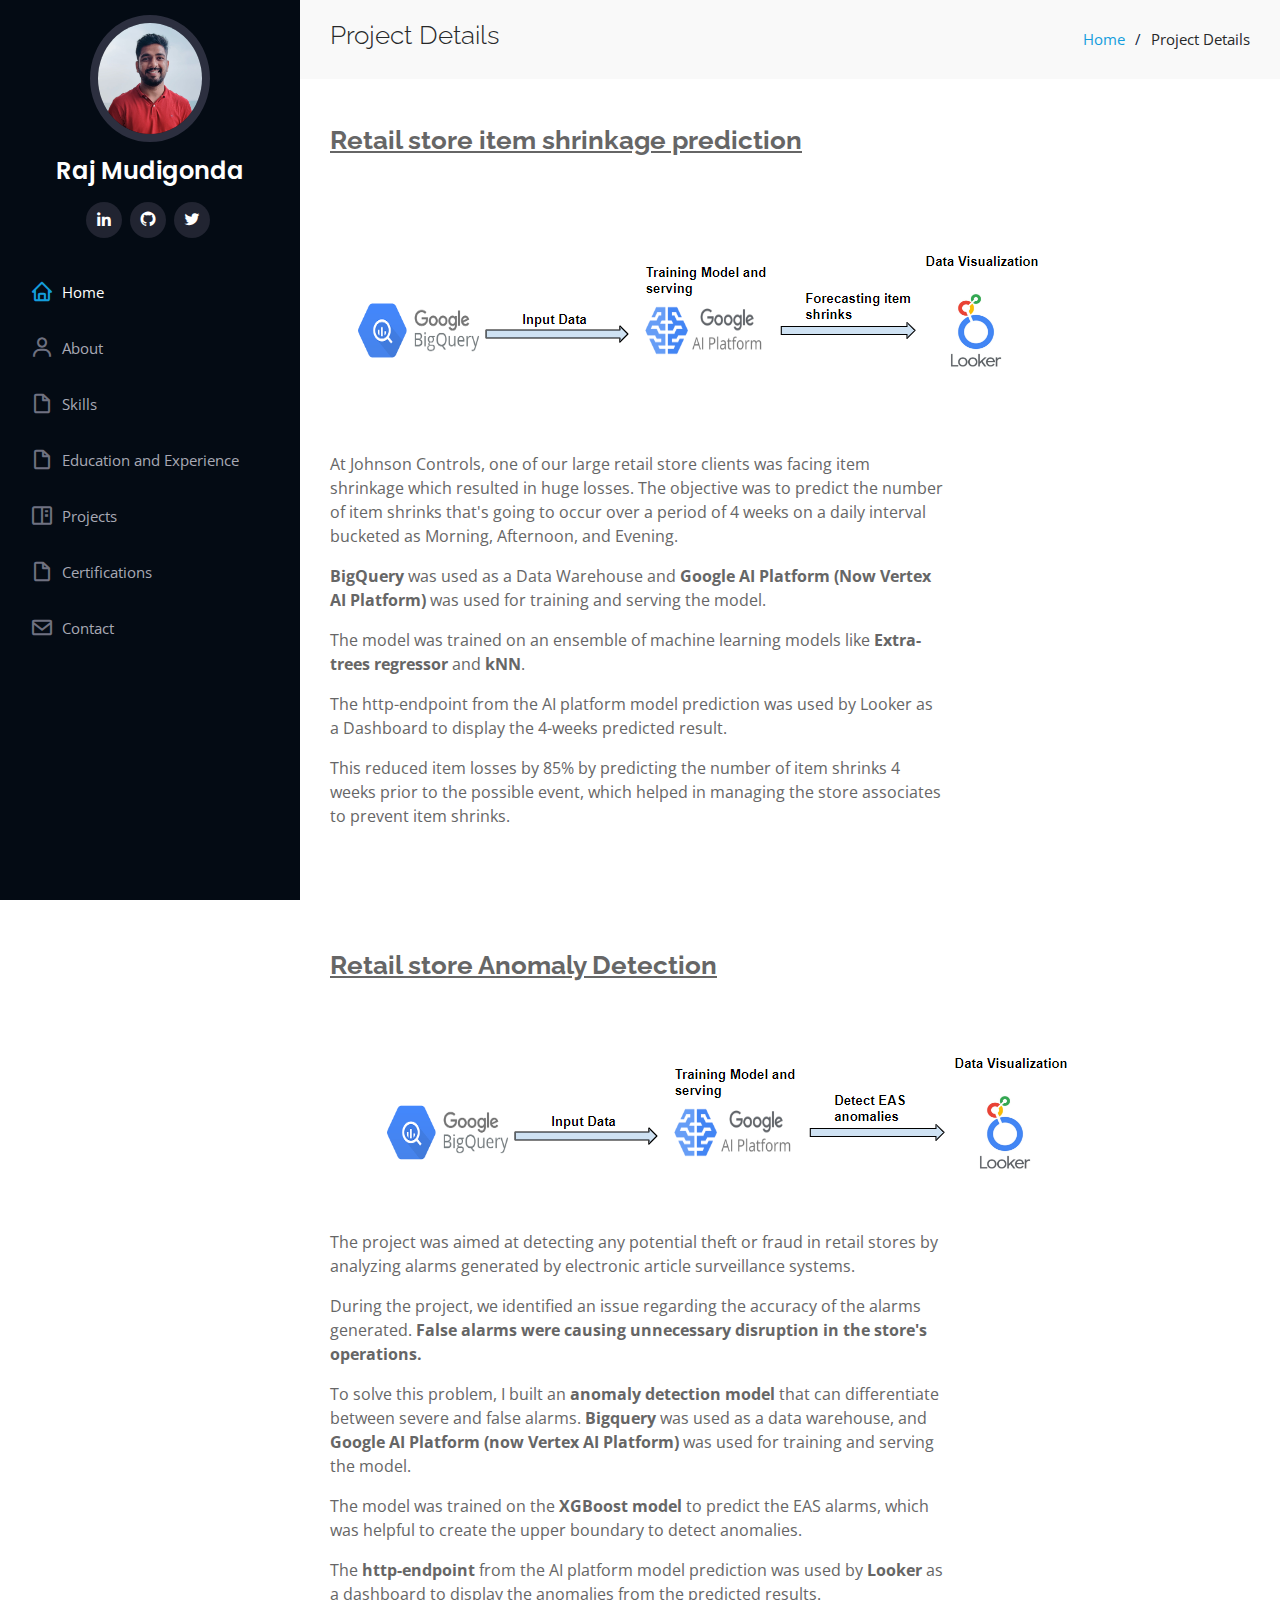
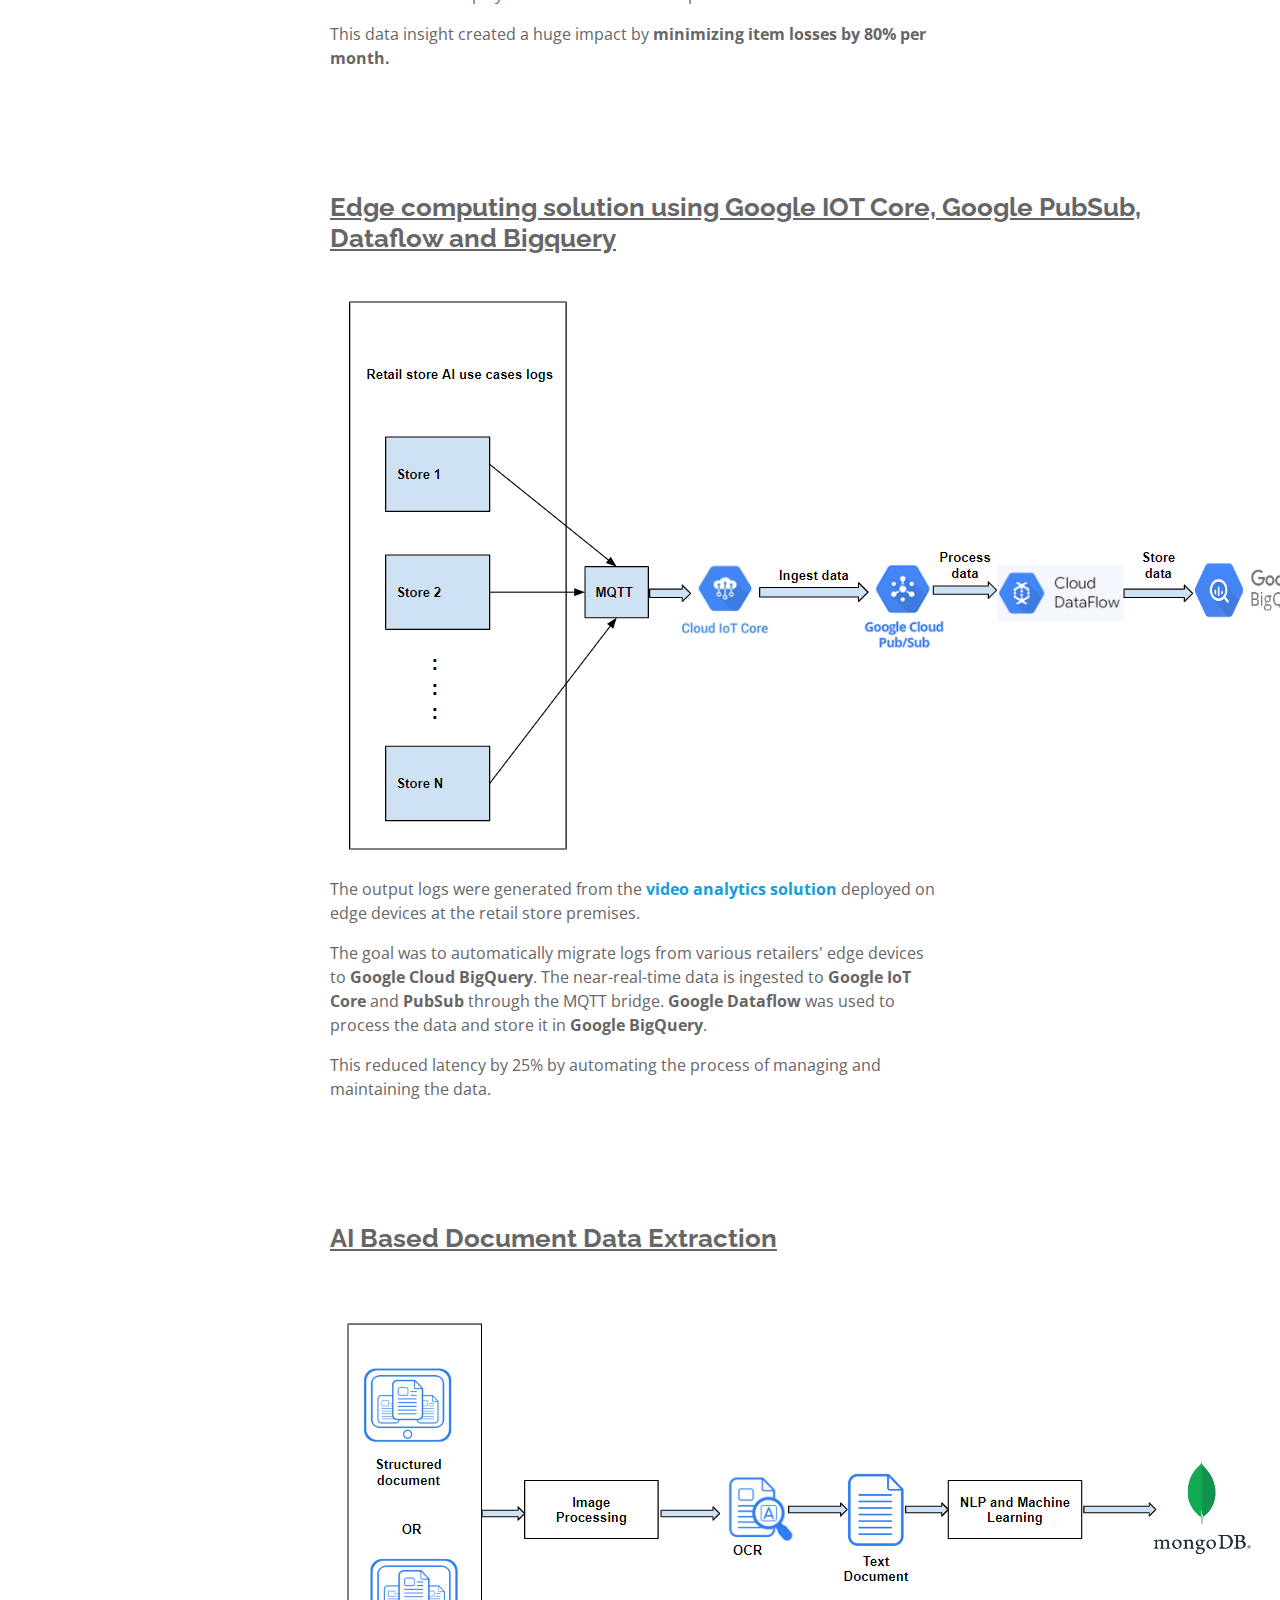
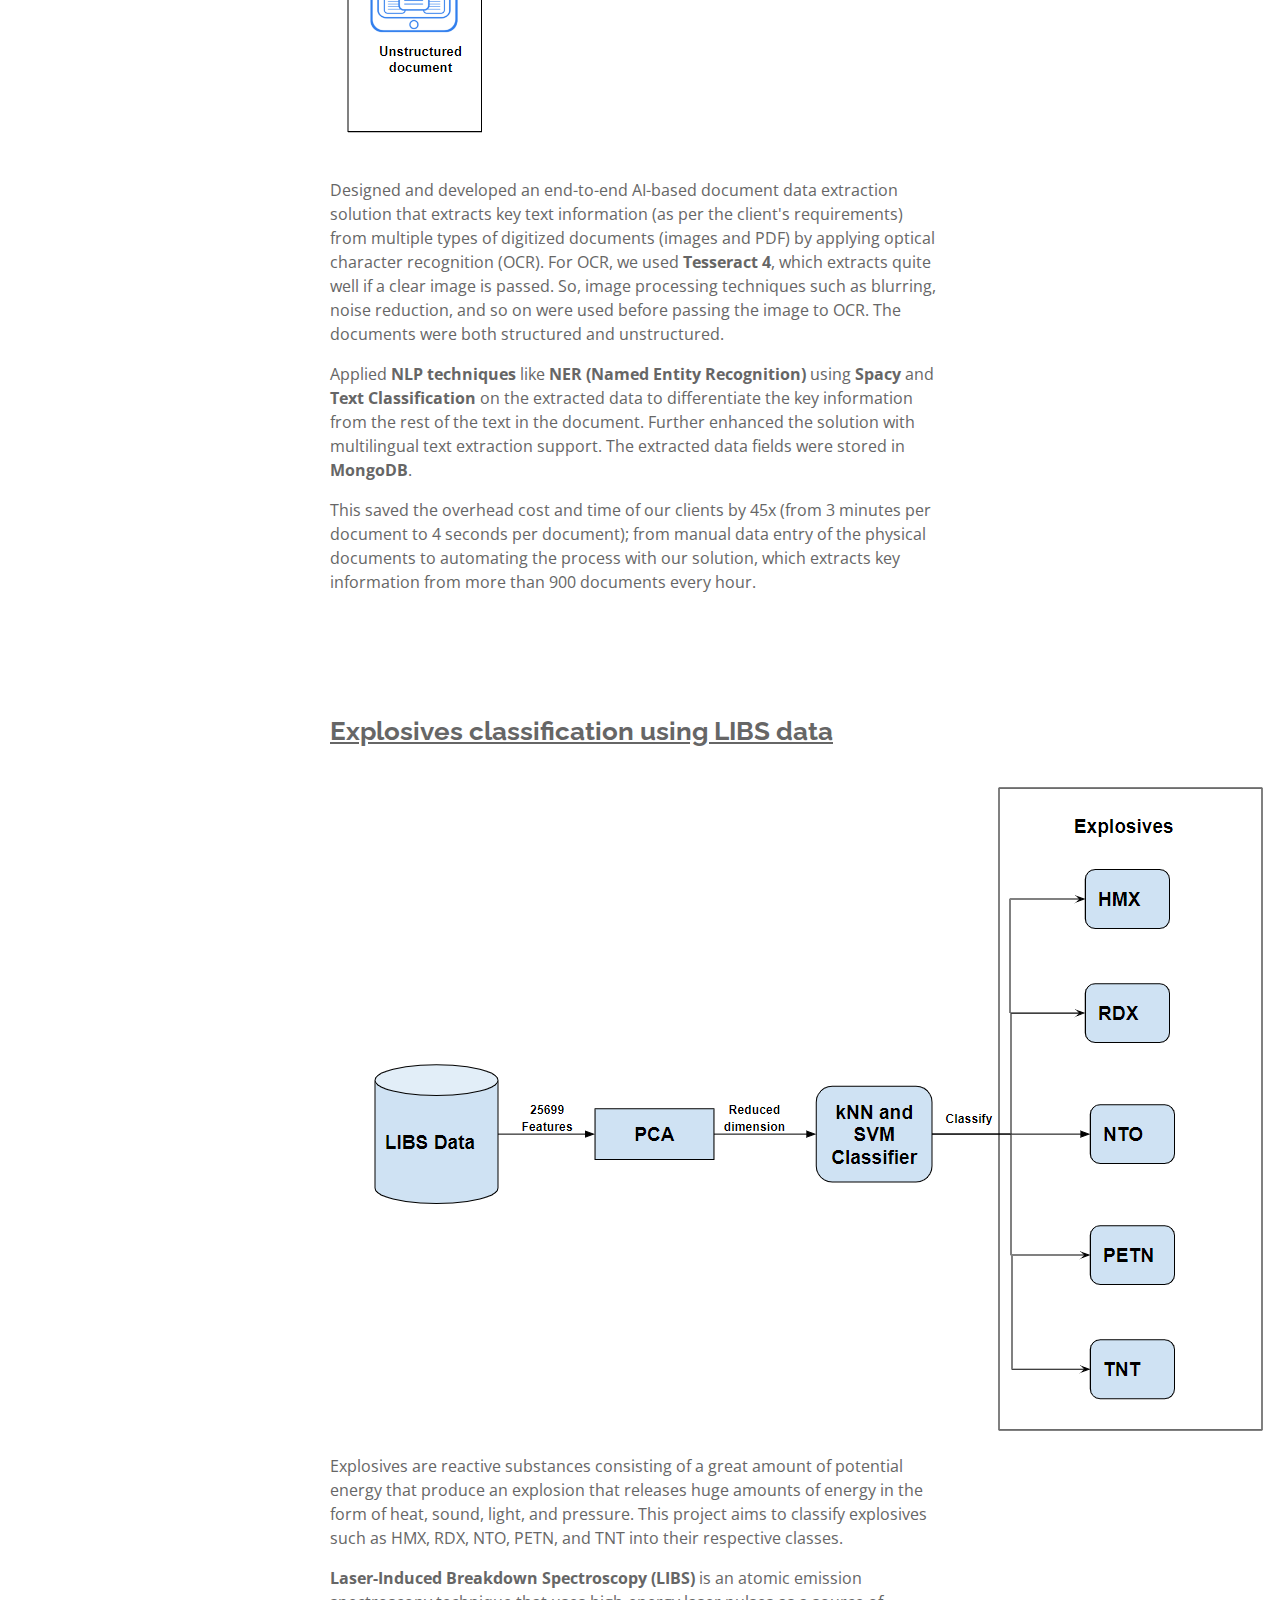
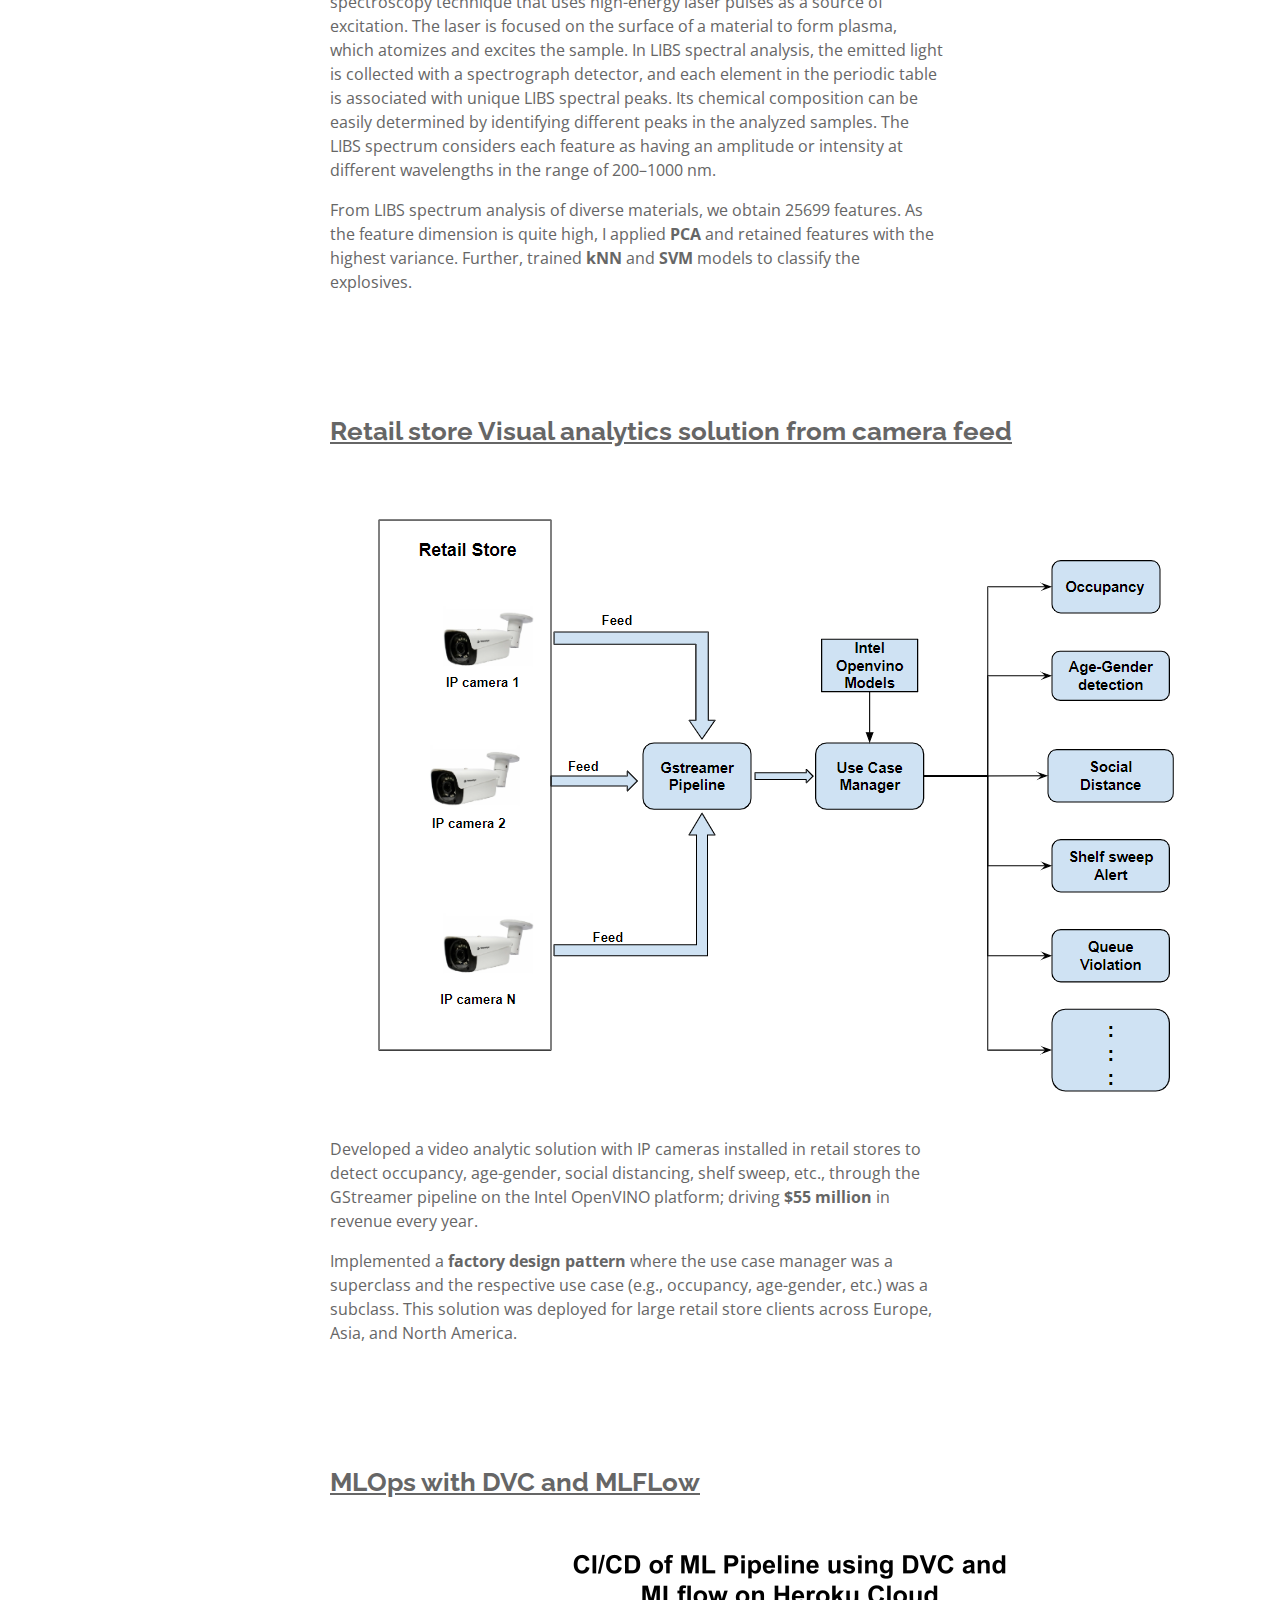
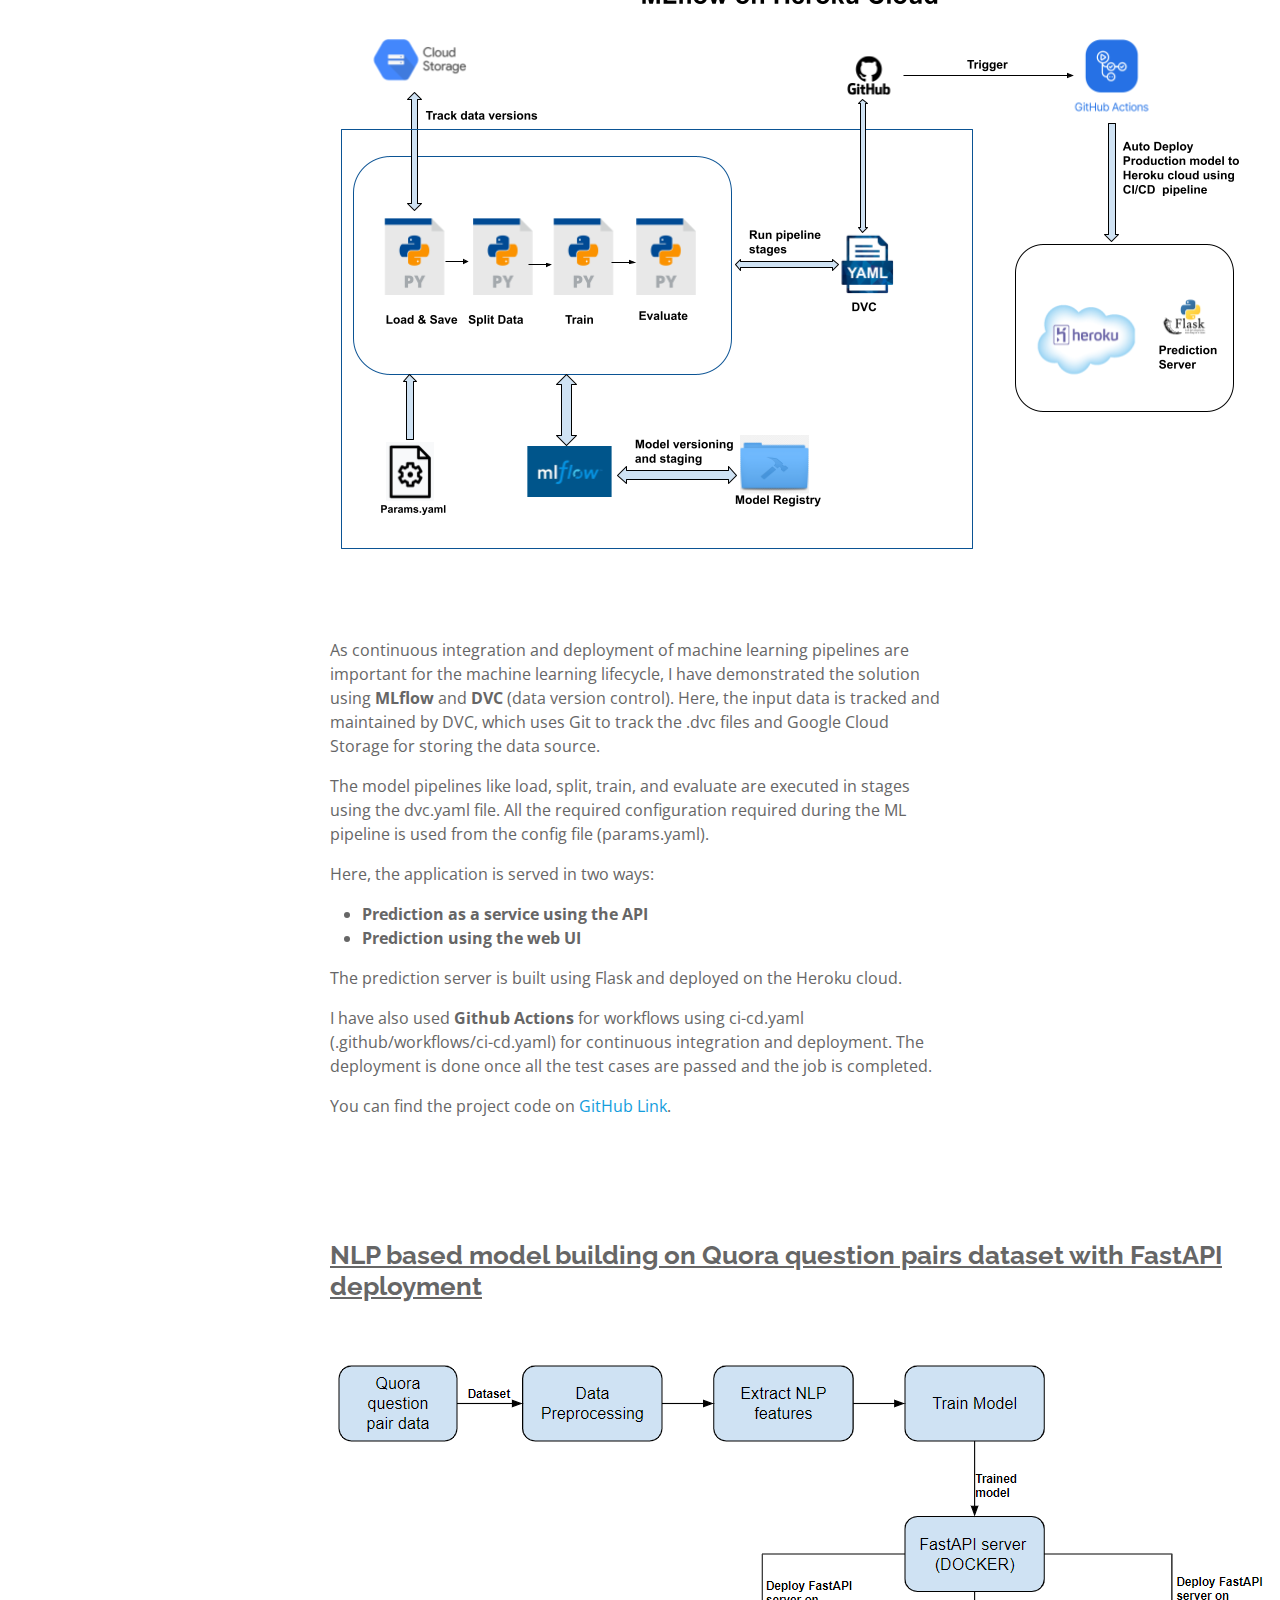
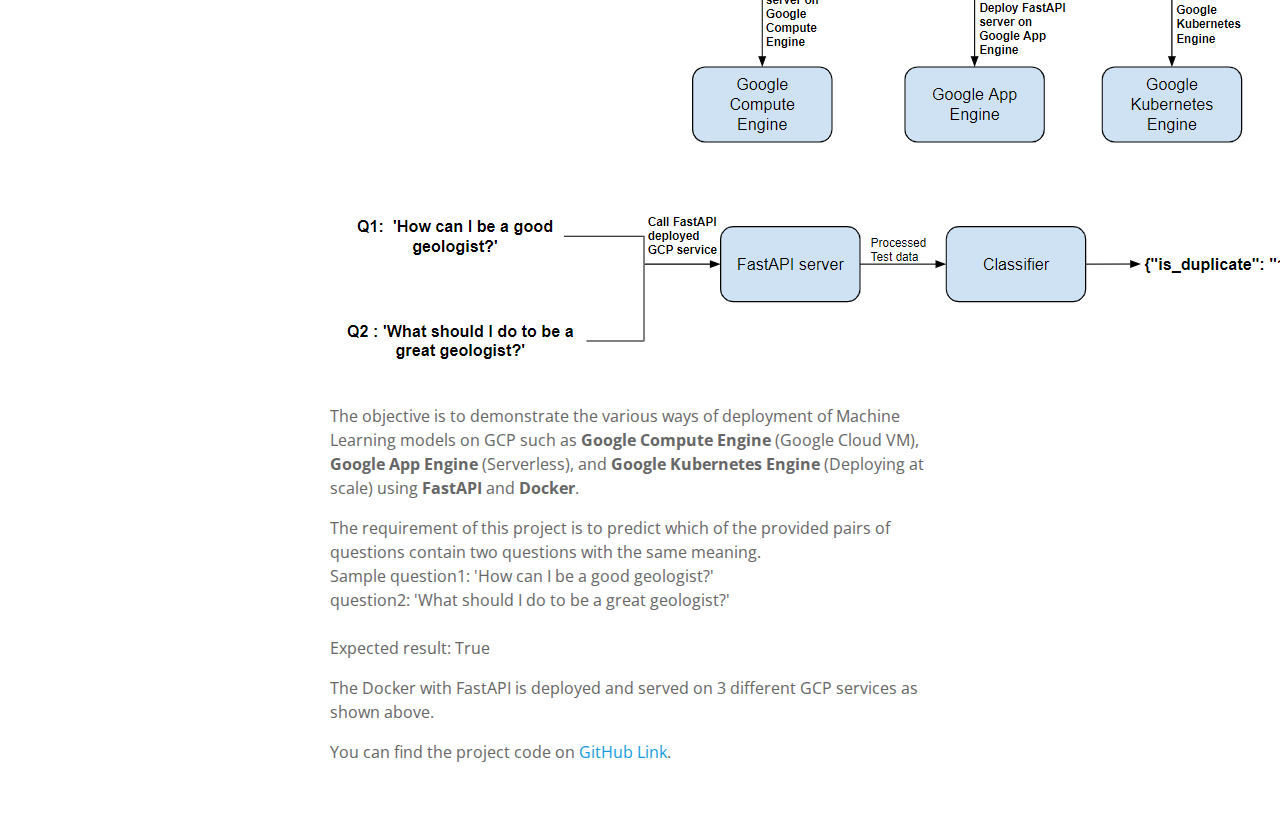
==== project-details.html @ 3359b0aa "Initial commit" ====
<!DOCTYPE html>
<html lang="en">

<head>
  <meta charset="utf-8">
  <meta content="width=device-width, initial-scale=1.0" name="viewport">

  <title>Project Details</title>
  <meta content="" name="description">
  <meta content="" name="keywords">

  <!-- Favicons -->
  <link href="assets/img/favicon.png" rel="icon">
  <link href="assets/img/apple-touch-icon.png" rel="apple-touch-icon">

  <!-- Google Fonts -->
  <link href="https://fonts.googleapis.com/css?family=Open+Sans:300,300i,400,400i,600,600i,700,700i|Raleway:300,300i,400,400i,
              500,500i,600,600i,700,700i|Poppins:300,300i,400,400i,500,500i,600,600i,700,700i" rel="stylesheet">

  <!-- Vendor CSS Files -->
  <link href="assets/vendor/aos/aos.css" rel="stylesheet">
  <link href="assets/vendor/bootstrap/css/bootstrap.min.css" rel="stylesheet">
  <link href="assets/vendor/bootstrap-icons/bootstrap-icons.css" rel="stylesheet">
  <link href="assets/vendor/boxicons/css/boxicons.min.css" rel="stylesheet">
  <link href="assets/vendor/glightbox/css/glightbox.min.css" rel="stylesheet">
  <link href="assets/vendor/swiper/swiper-bundle.min.css" rel="stylesheet">

  <!-- Template Main CSS File -->
  <link href="assets/css/style.css" rel="stylesheet">


</head>

<body>

  <!-- ======= Mobile nav toggle button ======= -->
  <i class="bi bi-list mobile-nav-toggle d-xl-none"></i>

  <!-- ======= Header ======= -->
  <header id="header">
    <div class="d-flex flex-column">

      <div class="profile">
        <img src="assets/img/raj_profile.jpg" alt="" class="img-fluid rounded-circle">
        <h1 class="text-light"><a href="index.html">Raj Mudigonda</a></h1>
        <div class="social-links mt-3 text-center">
          <a href="http://www.linkedin.com/in/rajmudigonda893" class="linkedin"><i class="bx bxl-linkedin"></i></a>
          <a href="https://github.com/rajm893" class="github"><i class="bx bxl-github"></i></a>
          <a href="https://twitter.com/RajMudigonda1" class="twitter"><i class="bx bxl-twitter"></i></a>
        </div>
      </div>

      <nav id="navbar" class="nav-menu navbar">
        <ul>
          <li><a href="index.html#hero" class="nav-link scrollto active"><i class="bx bx-home"></i> <span>Home</span></a></li>
          <li><a href="index.html#about" class="nav-link scrollto"><i class="bx bx-user"></i> <span>About</span></a></li>
          <li><a href="index.html#skills" class="nav-link scrollto"><i class="bx bx-file-blank"></i> <span>Skills</span></a></li>        
          <li><a href="index.html#edu_exp" class="nav-link scrollto"><i class="bx bx-file-blank"></i> <span>Education and Experience</span></a></li>
          <li><a href="index.html#portfolio" class="nav-link scrollto"><i class="bx bx-book-content"></i> <span>Projects</span></a></li>
          <li><a href="index.html#certification" class="nav-link scrollto"><i class="bx bx-file-blank"></i> <span>Certifications</span></a></li>
          <li><a href="index.html#contact" class="nav-link scrollto"><i class="bx bx-envelope"></i> <span>Contact</span></a></li>
        </ul>
      </nav><!-- .nav-menu -->
    </div>
  </header><!-- End Header -->

  <main id="main">

    <!-- ======= Breadcrumbs ======= -->
    <section id="breadcrumbs" class="breadcrumbs">
      <div class="container">

        <div class="d-flex justify-content-between align-items-center">
          <h2>Project Details</h2>
          <ol>
            <li><a href="index.html">Home</a></li>
            <li>Project Details</li>
          </ol>
        </div>

      </div>
    </section><!-- End Breadcrumbs -->

    <!-- ======= Portfolio Details Section ======= -->
    <section id="project-1" class="portfolio-details">
      <div class="container">

        <div class="row gy-4">

          </div>
            <div class="portfolio-description">
              <h2><u>Retail store item shrinkage prediction</u></h2>
              <div class="col-lg-8">
                <img src="assets/img/portfolio/item_shrinks_diag.png" alt="">
                <p>
                  At Johnson Controls, one of our large retail store clients was facing item shrinkage which resulted in 
                  huge losses. The objective was to predict the number of item shrinks that's going to occur over a period 
                  of 4 weeks on a daily interval bucketed as Morning, Afternoon, and Evening.
                </p>
                <p>
                  <strong>BigQuery</strong> was used as a Data Warehouse and <strong>Google AI Platform (Now Vertex AI Platform)</strong> 
                  was used for training and serving the model.
                </p>
                <p>
                  The model was trained on an ensemble of machine learning models like <strong>Extra-trees regressor</strong> and <strong>kNN</strong>.
                </p>
                <p>
                  The http-endpoint from the AI platform model prediction was used by Looker as a Dashboard to display the 4-weeks predicted result.
                </p>
                <p>
                  This reduced item losses by 85% by predicting the number of item shrinks 4 weeks prior to the possible event, which helped in 
                  managing the store associates to prevent item shrinks.
                </p>
               </div>

            </div>
          </div>

        </div>

      </div>
    </section><!-- End Portfolio Details Section -->

    <section id="project-2" class="portfolio-details">
      <div class="container">

        <div class="row gy-4">

          </div>
            <div class="portfolio-description">
              <h2><u>Retail store Anomaly Detection</u></h2>
              <div class="col-lg-8">
                <img src="assets/img/portfolio/anamolies_detect.png" alt="">
                <p>
                  The project was aimed at detecting any potential theft or fraud in retail stores by analyzing alarms generated by electronic 
                  article surveillance systems.
                </p>
                <p>
                  During the project, we identified an issue regarding the accuracy of the alarms generated. <strong>False alarms were causing 
                    unnecessary disruption in the store's operations.</strong>
                </p>
                <p>
                  To solve this problem, I built an <strong>anomaly detection model</strong> that can differentiate between severe and false alarms.
                   <strong>Bigquery</strong> was used as a data warehouse, and <strong>Google AI Platform (now Vertex AI Platform)</strong> was used
                   for training and serving the model.
                </p>
                <p>
                  The model was trained on the <strong>XGBoost model</strong> to predict the EAS alarms, which was helpful to create the upper 
                  boundary to detect anomalies.
                </p>
                <p>
                  The <strong>http-endpoint</strong> from the AI platform model prediction was used by <strong>Looker</strong> as a dashboard 
                  to display the anomalies from the predicted results.
                </p>
                <p>
                  This data insight created a huge impact by <strong>minimizing item losses by 80% per month.</strong>
                </p>
               </div>

            </div>
          </div>

        </div>

      </div>
    </section><!-- End Portfolio Details Section -->

    <section id="project-3" class="portfolio-details">
      <div class="container">

        <div class="row gy-4">


          </div>
            <div class="portfolio-description">
              <h2><u>Edge computing solution using Google IOT Core, Google PubSub, Dataflow and Bigquery</u></h2>
              <div class="col-lg-8">
                <img src="assets/img/portfolio/Edge_computing_Solution.png" alt="">
                <p>
                  The output logs were generated from the <a href="#portfolio-6" title="video_ai"><strong>video analytics solution</strong></a> 
                  deployed on edge devices at the retail store premises.
                </p>
                <p>
                  The goal was to automatically migrate logs from various retailers' edge devices to <strong>Google Cloud BigQuery</strong>. 
                  The near-real-time data is ingested to <strong>Google IoT Core</strong> and <strong>PubSub</strong> through the MQTT bridge. 
                  <strong>Google Dataflow</strong> was used to process the data and store it in <strong>Google BigQuery</strong>.
                </p>
                <p>
                  This reduced latency by 25% by automating the process of managing and maintaining the data.
                </p>
               </div>

            </div>
          </div>

        </div>

      </div>
    </section><!-- End Portfolio Details Section -->


    <section id="project-4" class="portfolio-details">
      <div class="container">

        <div class="row gy-4">


          </div>
            <div class="portfolio-description">
              <h2><u>AI Based Document Data Extraction</u></h2>
              <div class="col-lg-8">
                <img src="assets/img/portfolio/ocr_solution.png" alt="">
                <p>
                  Designed and developed an end-to-end AI-based document data extraction solution that extracts key text information (as per the 
                  client's requirements) from multiple types of digitized documents (images and PDF) by applying optical character recognition (OCR).
                   For OCR, we used <strong>Tesseract 4</strong>, which extracts quite well if a clear image is passed. So, image processing 
                   techniques such as blurring, noise reduction, and so on were used before passing the image to OCR. The documents were both 
                   structured and unstructured.
                </p>
                <p>
                  Applied <strong>NLP techniques</strong> like <strong>NER (Named Entity Recognition)</strong> using <strong>Spacy</strong> and 
                  <strong>Text Classification</strong> on the extracted data to differentiate the key information from the rest of the text in
                  the document. Further enhanced the solution with multilingual text extraction support. The extracted data fields were stored in 
                  <strong>MongoDB</strong>.
                </p>
                <p>
                  This saved the overhead cost and time of our clients by 45x (from 3 minutes per document to 4 seconds per document); from manual 
                  data entry of the physical documents to automating the process with our solution, which extracts key information from more than 
                  900 documents every hour.
                </p>
               </div>

            </div>
          </div>

        </div>

      </div>
    </section><!-- End Portfolio Details Section -->


    <section id="project-5" class="portfolio-details">
      <div class="container">

        <div class="row gy-4">


          </div>
            <div class="portfolio-description">
              <h2><u>Explosives classification using LIBS data</u></h2>
              <div class="col-lg-8">
                <img src="assets/img/portfolio/explosives.png" alt="">
                <p>
                  Explosives are reactive substances consisting of a great amount of potential energy that produce an explosion that releases 
                  huge amounts of energy in the form of heat, sound, light, and pressure. This project aims to classify explosives such as HMX,
                  RDX, NTO, PETN, and TNT into their respective classes.
                </p>
                <p>
                  <strong>Laser-Induced Breakdown Spectroscopy (LIBS)</strong> is an atomic emission spectroscopy technique that uses high-energy 
                  laser pulses as a source of excitation. The laser is focused on the surface of a material to form plasma, which atomizes and 
                  excites the sample. In LIBS spectral analysis, the emitted light is collected with a spectrograph detector, and each element 
                  in the periodic table is associated with unique LIBS spectral peaks. Its chemical composition can be easily determined by 
                  identifying different peaks in the analyzed samples. The LIBS spectrum considers each feature as having an amplitude or 
                  intensity at different wavelengths in the range of 200–1000 nm.
                </p>
                <p>
                  From LIBS spectrum analysis of diverse materials, we obtain 25699 features. As the feature dimension is quite high, I applied
                   <strong>PCA</strong> and retained features with the highest variance. Further, trained <strong>kNN</strong> and <strong>SVM</strong> 
                   models to classify the explosives.
                </p>
               </div>

            </div>
          </div>

        </div>

      </div>
    </section><!-- End Portfolio Details Section -->


    <section id="project-6" class="portfolio-details">
      <div class="container">

        <div class="row gy-4">


          </div>
            <div class="portfolio-description">
              <h2><u>Retail store Visual analytics solution from camera feed</u></h2>
              <div class="col-lg-8">
                <img src="assets/img/portfolio/ai_camera_usecase.png" alt="">
                <p>
                  Developed a video analytic solution with IP cameras installed in retail stores to detect occupancy, age-gender, social distancing, 
                  shelf sweep, etc., through the GStreamer pipeline on the Intel OpenVINO platform; driving <strong>$55 million</strong> in revenue every year.
                </p>
                <p>
                  Implemented a <strong>factory design pattern</strong> where the use case manager was a superclass and the respective use case 
                  (e.g., occupancy, age-gender, etc.) was a subclass. This solution was deployed for large retail store clients across Europe, 
                  Asia, and North America.
                </p>
               </div>

            </div>
          </div>

        </div>

      </div>
    </section><!-- End Portfolio Details Section -->


    <section id="project-7" class="portfolio-details">
      <div class="container">

        <div class="row gy-4">


          </div>
            <div class="portfolio-description">
              <h2><u>MLOps with DVC and MLFLow</u></h2>
              <div class="col-lg-8">
                <img src="assets/img/portfolio/ML_pipeline.png" alt="">
                <p>
                  As continuous integration and deployment of machine learning pipelines are important for the machine learning lifecycle, 
                  I have demonstrated the solution using <strong>MLflow</strong> and <strong>DVC</strong> (data version control). Here, the 
                  input data is tracked and maintained by DVC, which uses Git to track the .dvc files and Google Cloud Storage for storing 
                  the data source.
                </p>
                <p>
                  The model pipelines like load, split, train, and evaluate are executed in stages using the dvc.yaml file. All the required 
                  configuration required during the ML pipeline is used from the config file (params.yaml).
                </p>
                <p>
                  Here, the application is served in two ways:
                </p>
                <ul>
                  <li><strong>Prediction as a service using the API</strong></li>
                  <li><strong>Prediction using the web UI</strong></li>
                </ul>
                <p>
                  The prediction server is built using Flask and deployed on the Heroku cloud.
                </p>
                <p>
                  I have also used <strong>Github Actions</strong> for workflows using ci-cd.yaml (.github/workflows/ci-cd.yaml) for 
                  continuous integration and deployment. The deployment is done once all the test cases are passed and the job is completed.
                </p>
                <p>
                  You can find the project code on <a href="https://github.com/rajm893/ML_model_deployment_using_DVC_and_MLFlow">GitHub Link</a>.
                </p>
               </div>

            </div>
          </div>

        </div>

      </div>
    </section><!-- End Portfolio Details Section -->


    <section id="project-8" class="portfolio-details">
      <div class="container">

        <div class="row gy-4">


          </div>
            <div class="portfolio-description">
              <h2><u>NLP based model building on Quora question pairs dataset with FastAPI deployment</u></h2>
              <div class="col-lg-8">
                <img src="assets/img/portfolio/Quora_diag.png" alt="">
                <p>
                  The objective is to demonstrate the various ways of deployment of Machine Learning models on GCP such as <strong> 
                    Google Compute Engine</strong> (Google Cloud VM), <strong>Google App Engine</strong> (Serverless), and <strong> 
                      Google Kubernetes Engine</strong> (Deploying at scale) using <strong>FastAPI</strong> and <strong>Docker</strong>.
                </p>
                <p>
                  The requirement of this project is to predict which of the provided pairs of questions contain two questions with the same meaning.
                  <br>
                  Sample question1: 'How can I be a good geologist?'
                  <br>
                  question2: 'What should I do to be a great geologist?'
                  <br>
                  <br>
                  Expected result: True
                </p>
                <p>
                  The Docker with FastAPI is deployed and served on 3 different GCP services as shown above.
                </p>
                <p>
                  You can find the project code on <a href="https://github.com/rajm893/NLP-based-ML-model-on-Quora-question-pairs-dataset">GitHub Link</a>.
                </p>
               </div>

            </div>
          </div>

        </div>

      </div>
    </section><!-- End Portfolio Details Section -->




    
  </main><!-- End #main -->

  <a href="#" class="back-to-top d-flex align-items-center justify-content-center"><i class="bi bi-arrow-up-short"></i></a>
  <!-- Vendor JS Files -->
  <script src="assets/vendor/purecounter/purecounter_vanilla.js"></script>
  <script src="assets/vendor/aos/aos.js"></script>
  <script src="assets/vendor/bootstrap/js/bootstrap.bundle.min.js"></script>
  <script src="assets/vendor/glightbox/js/glightbox.min.js"></script>
  <script src="assets/vendor/isotope-layout/isotope.pkgd.min.js"></script>
  <script src="assets/vendor/swiper/swiper-bundle.min.js"></script>
  <script src="assets/vendor/typed.js/typed.umd.js"></script>
  <script src="assets/vendor/waypoints/noframework.waypoints.js"></script>
  <script src="assets/vendor/php-email-form/validate.js"></script>

  <!-- Template Main JS File -->
  <script src="assets/js/main.js"></script>

</body>

</html>
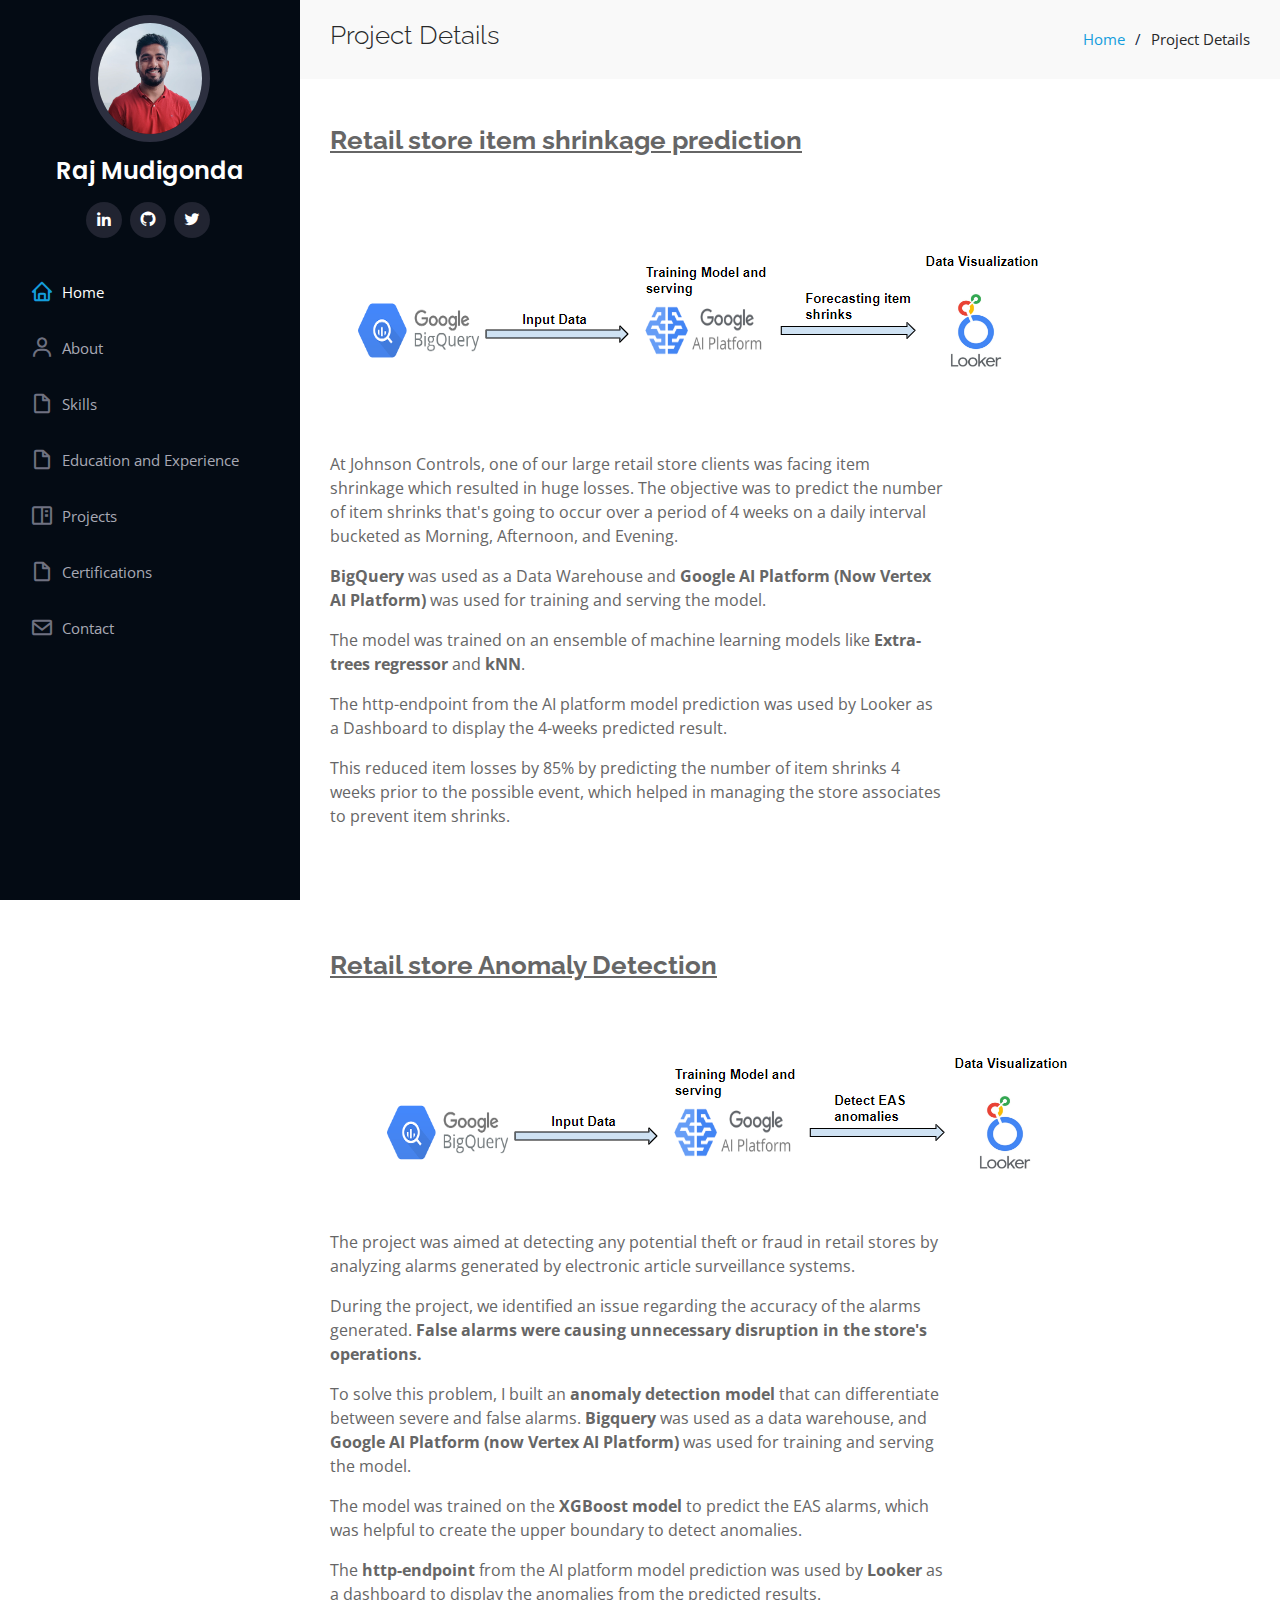
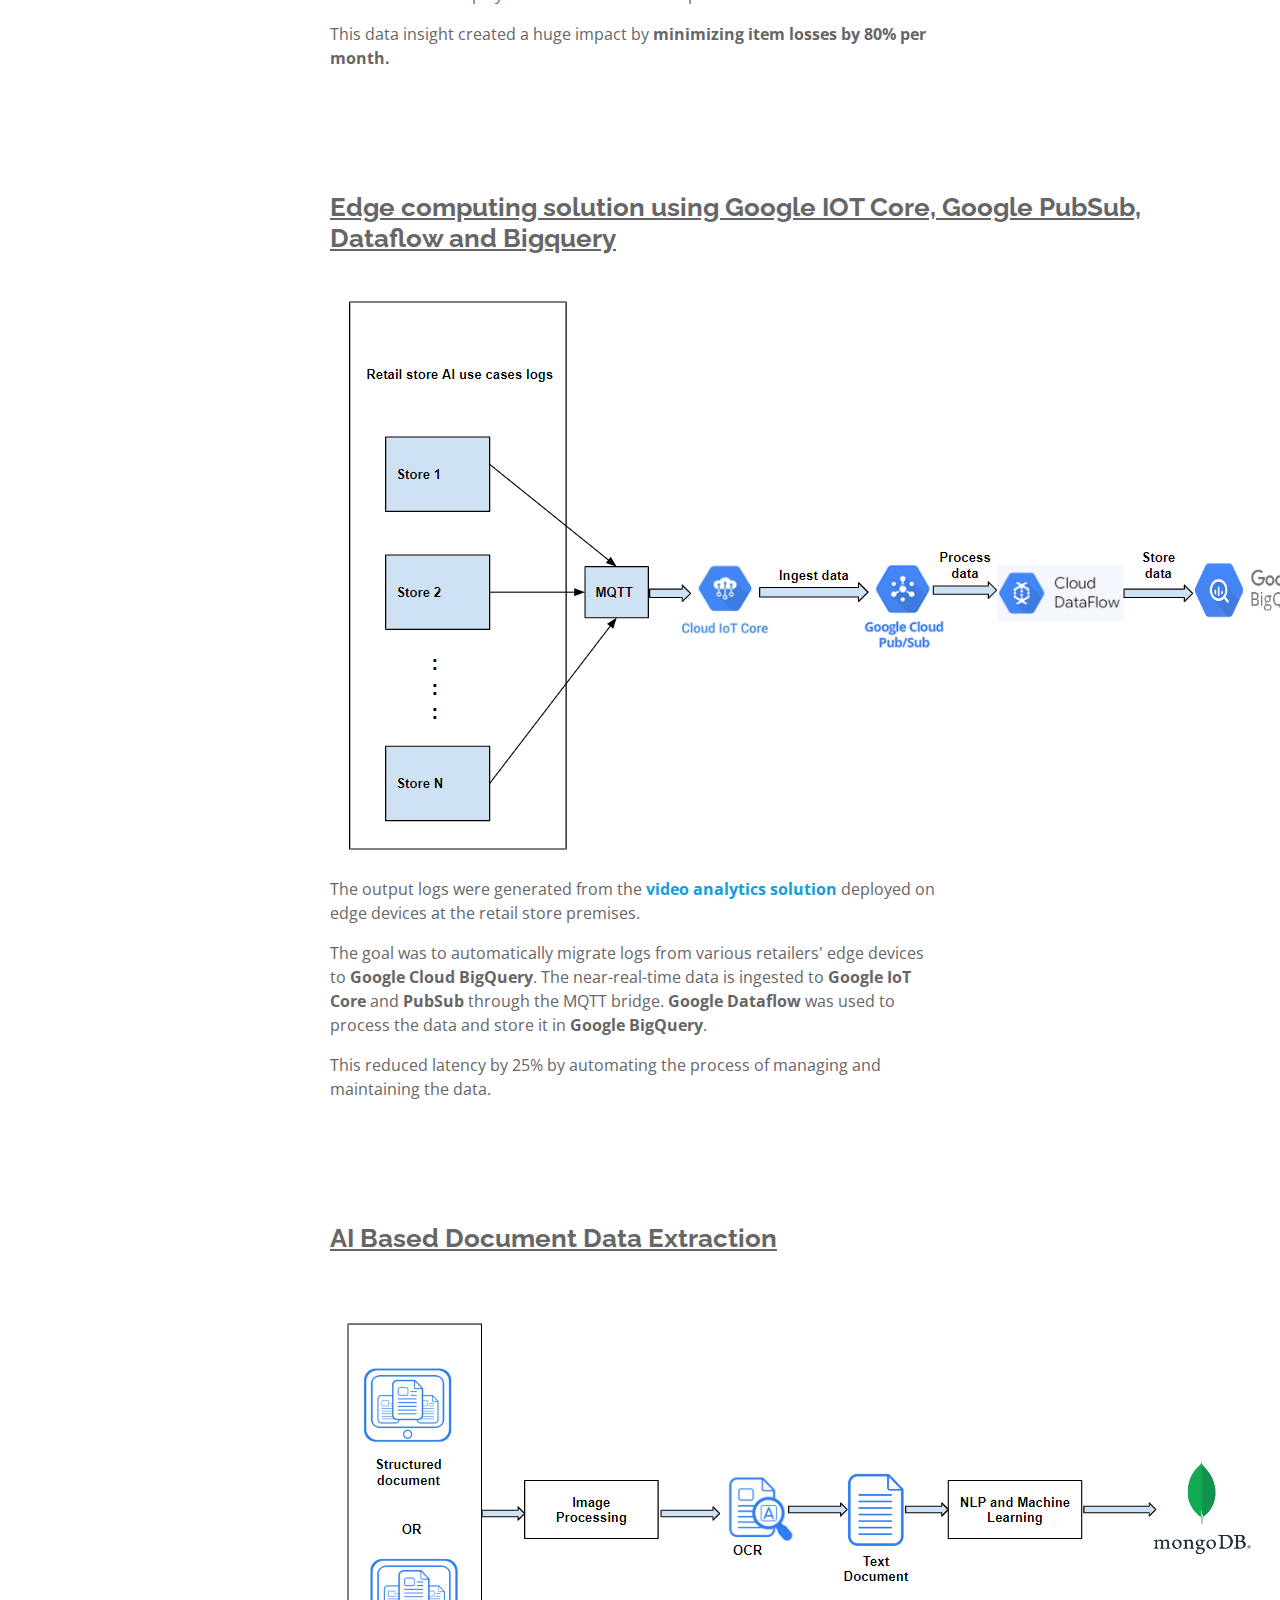
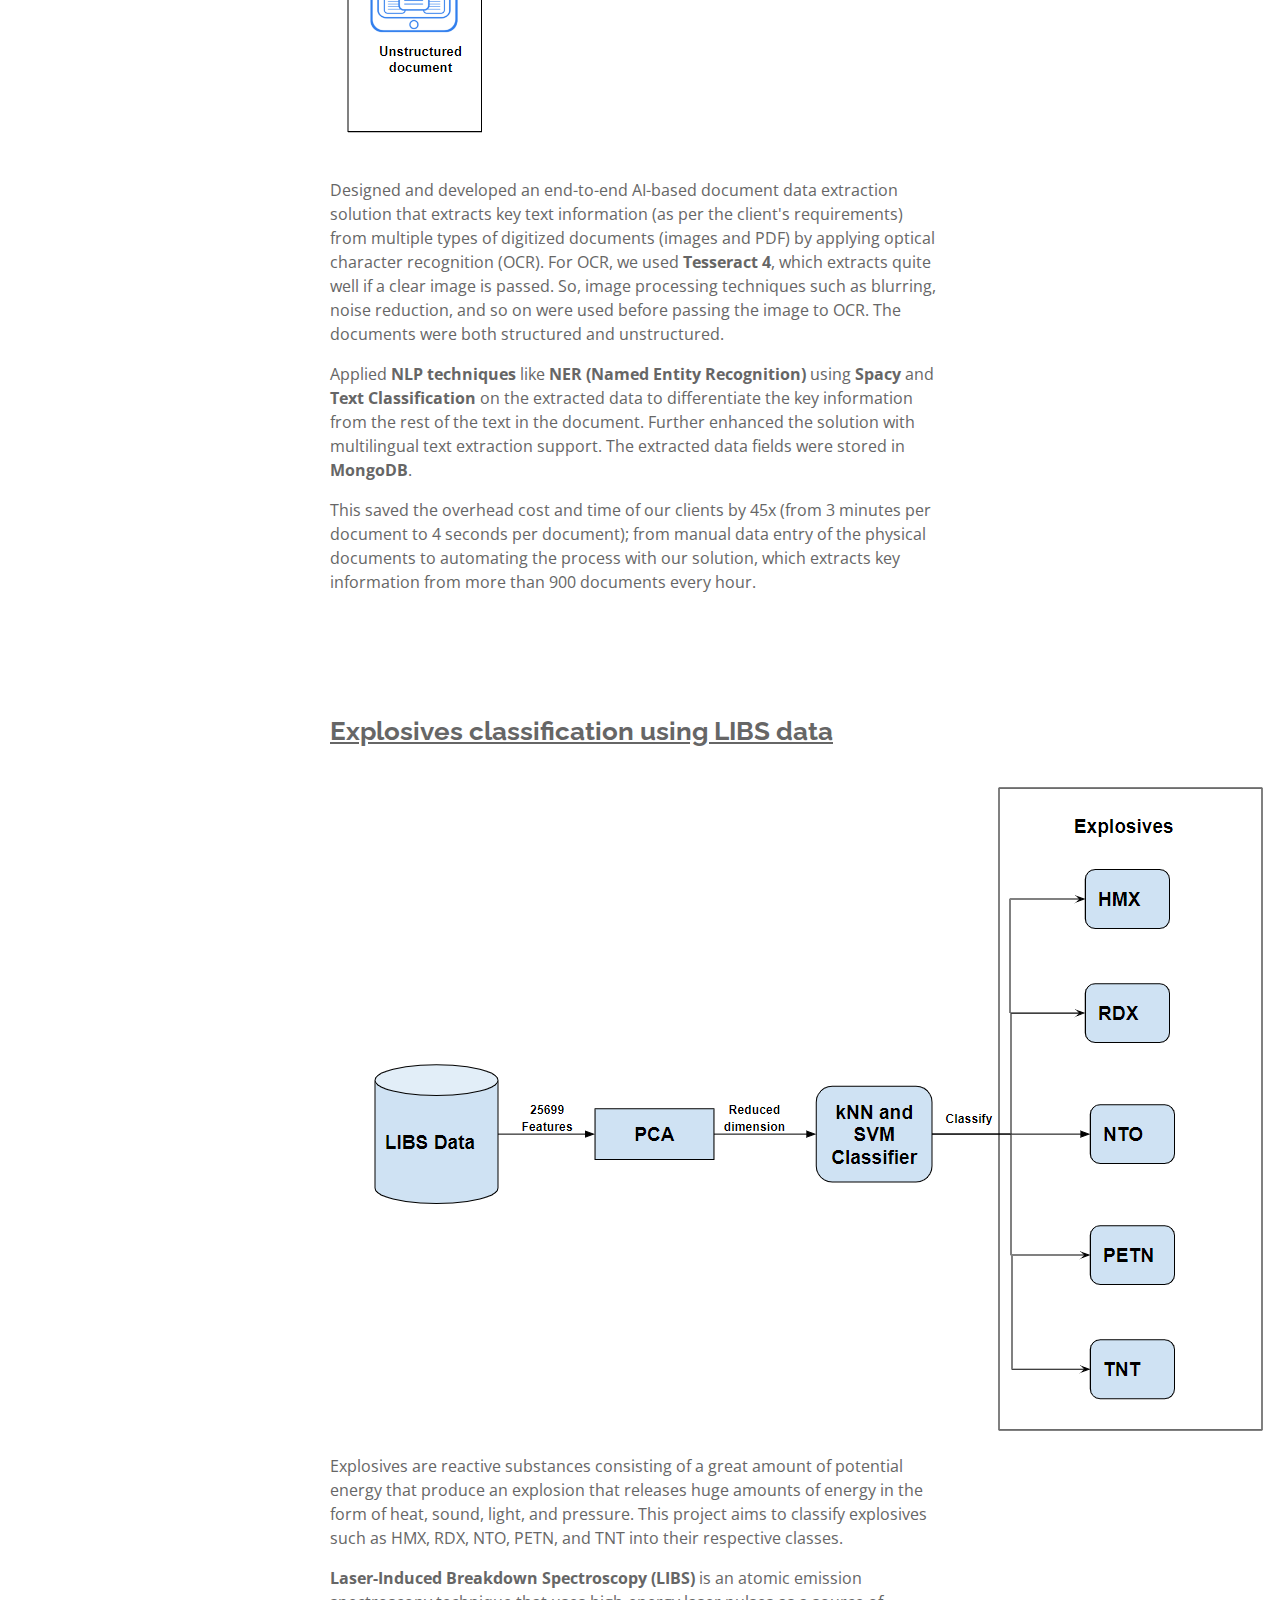
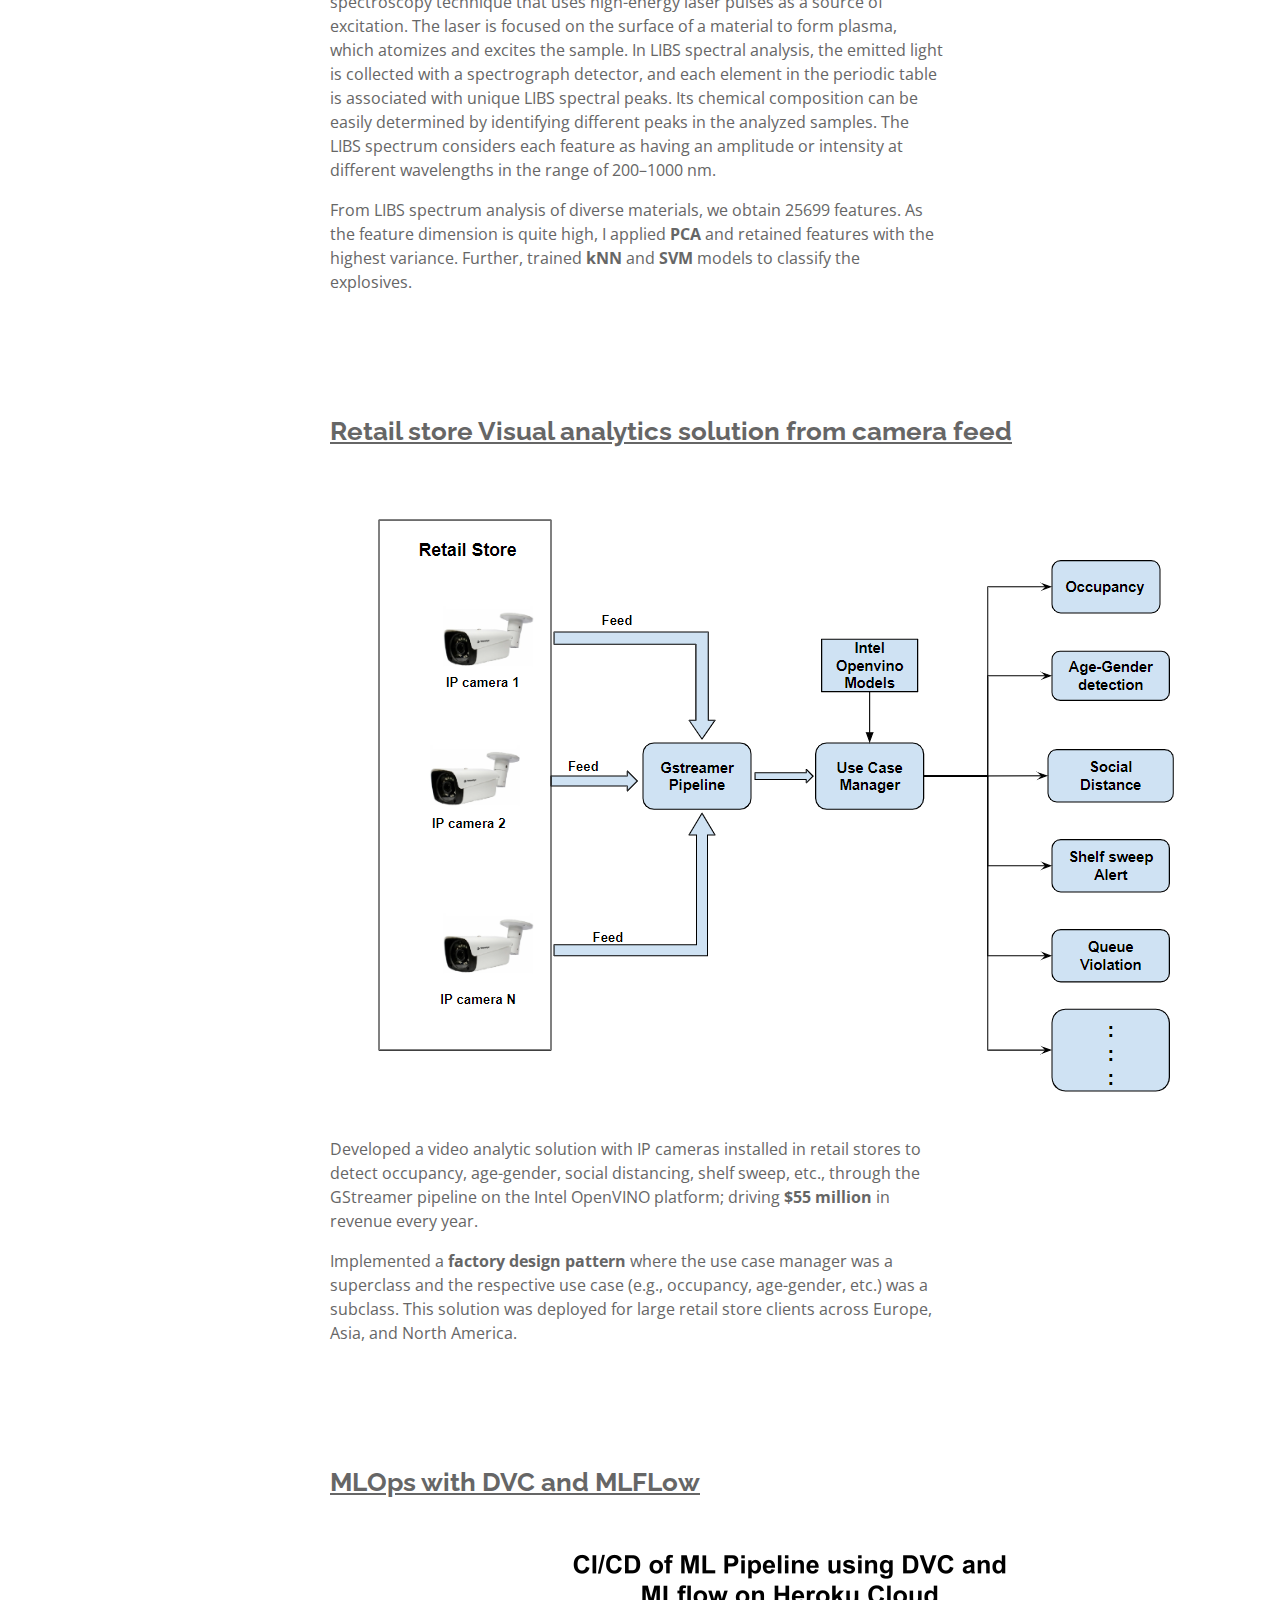
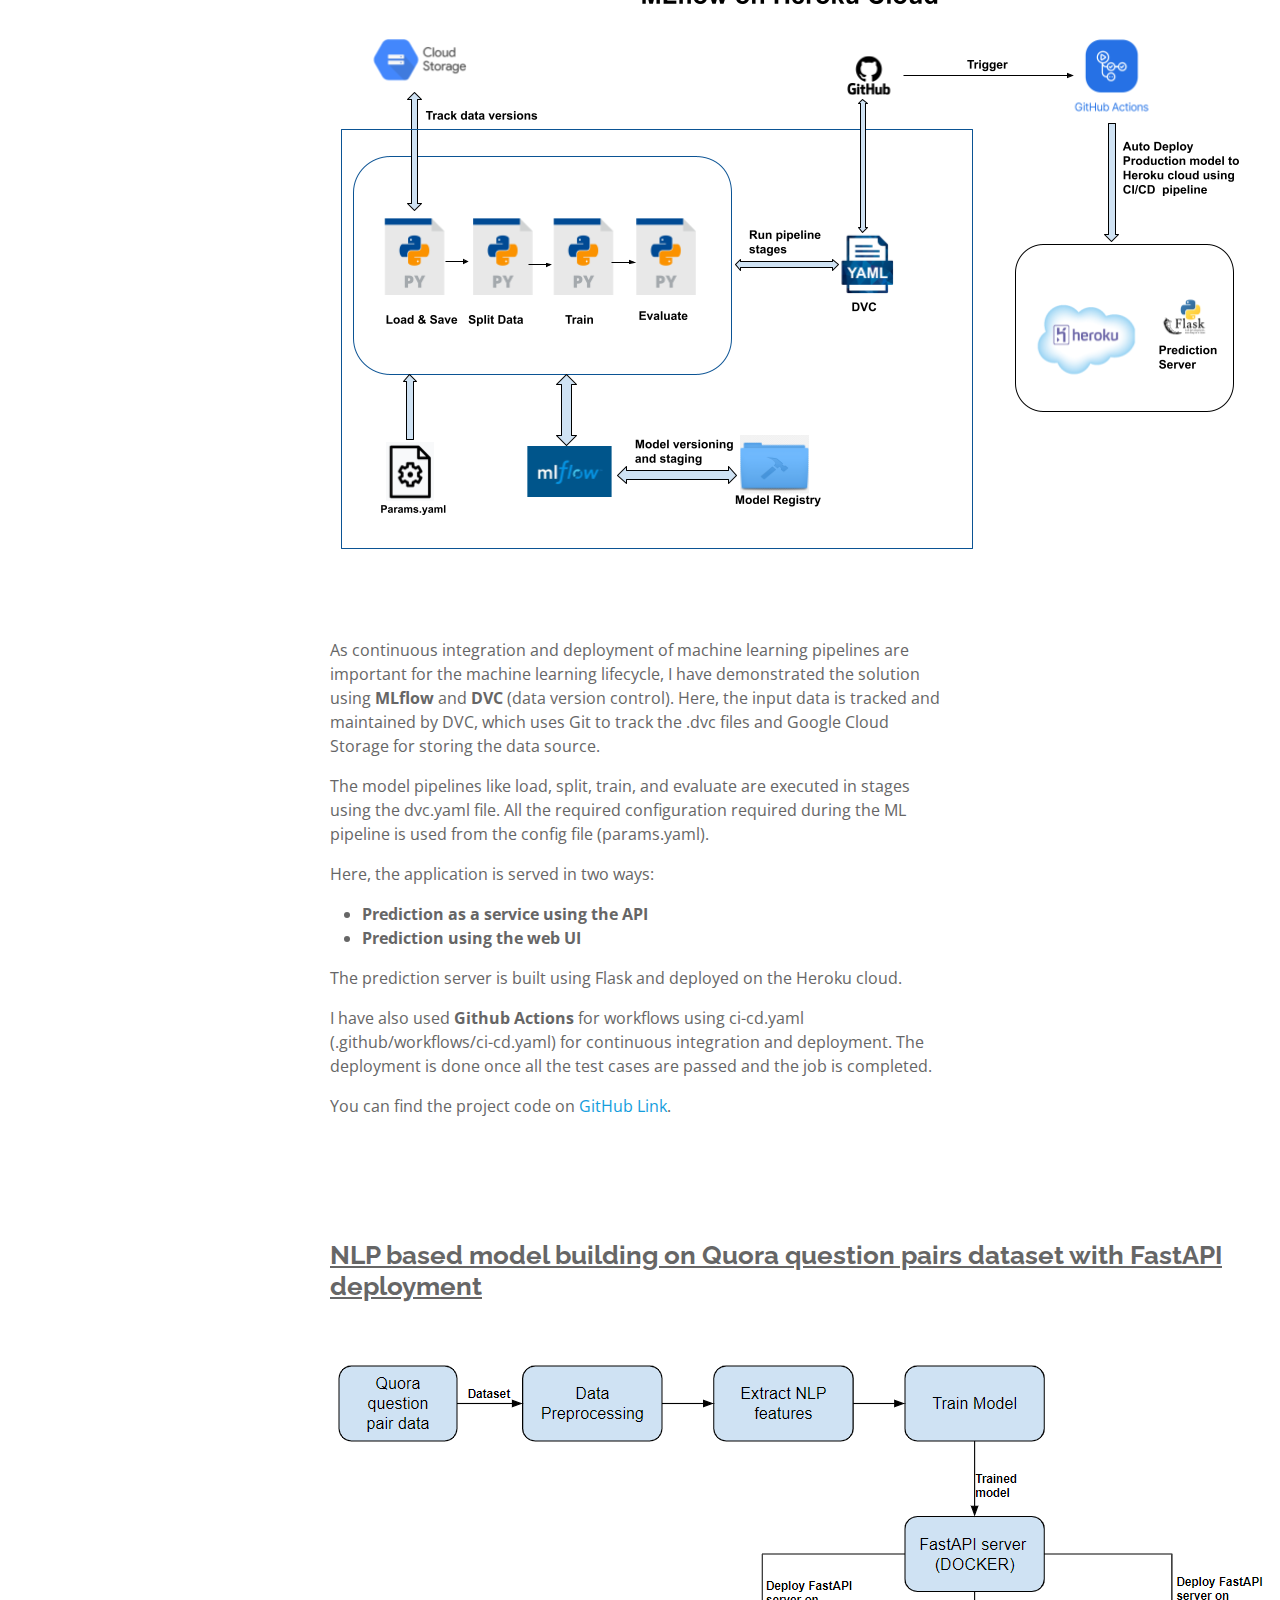
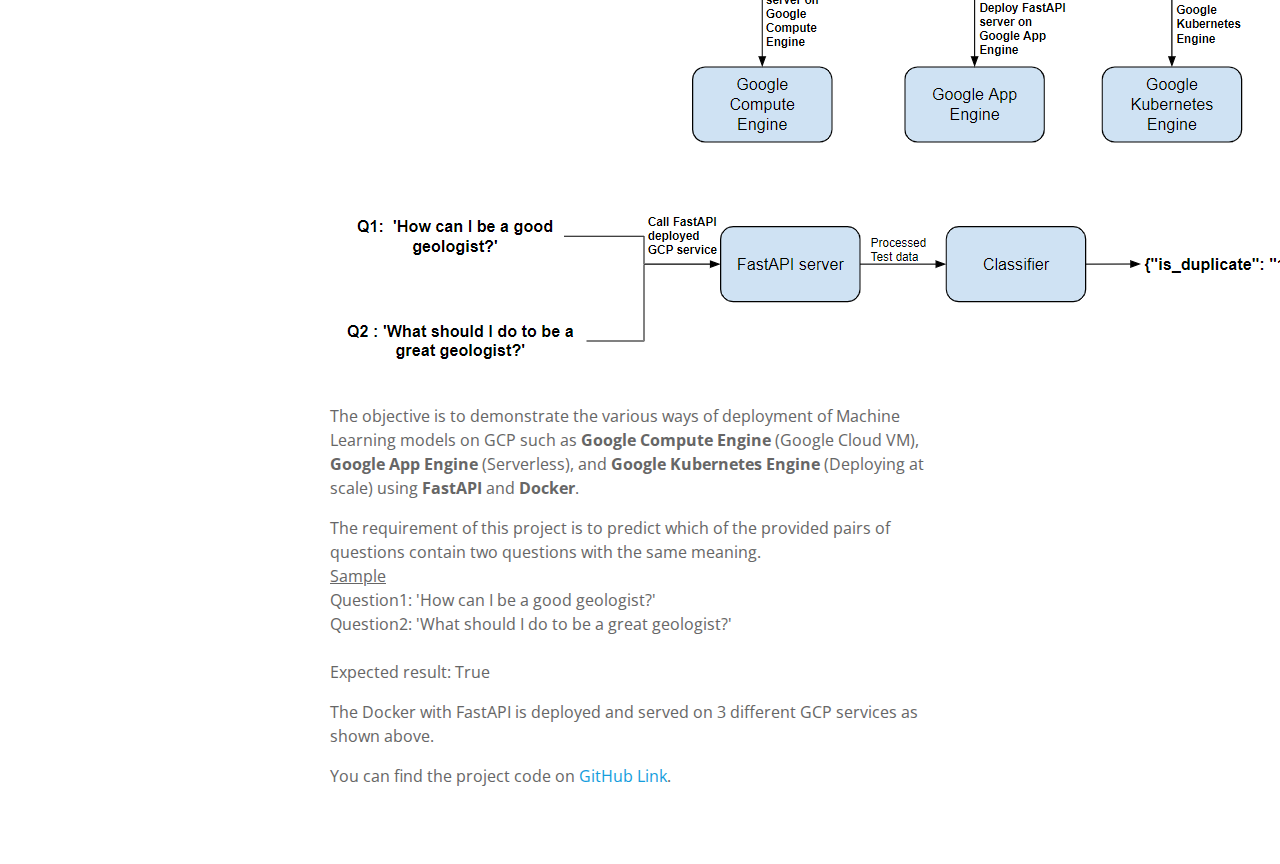
==== commit 84465b82: "resolve bugs" ====
--- a/project-details.html
+++ b/project-details.html
@@ -52,7 +52,7 @@
 
       <nav id="navbar" class="nav-menu navbar">
         <ul>
-          <li><a href="index.html#hero" class="nav-link scrollto active"><i class="bx bx-home"></i> <span>Home</span></a></li>
+          <li><a href="index.html#main" class="nav-link scrollto active"><i class="bx bx-home"></i> <span>Home</span></a></li>
           <li><a href="index.html#about" class="nav-link scrollto"><i class="bx bx-user"></i> <span>About</span></a></li>
           <li><a href="index.html#skills" class="nav-link scrollto"><i class="bx bx-file-blank"></i> <span>Skills</span></a></li>        
           <li><a href="index.html#edu_exp" class="nav-link scrollto"><i class="bx bx-file-blank"></i> <span>Education and Experience</span></a></li>
@@ -378,9 +378,10 @@
                 <p>
                   The requirement of this project is to predict which of the provided pairs of questions contain two questions with the same meaning.
                   <br>
-                  Sample question1: 'How can I be a good geologist?'
+                  <u>Sample</u> <br>
+                  Question1: 'How can I be a good geologist?'
                   <br>
-                  question2: 'What should I do to be a great geologist?'
+                  Question2: 'What should I do to be a great geologist?'
                   <br>
                   <br>
                   Expected result: True
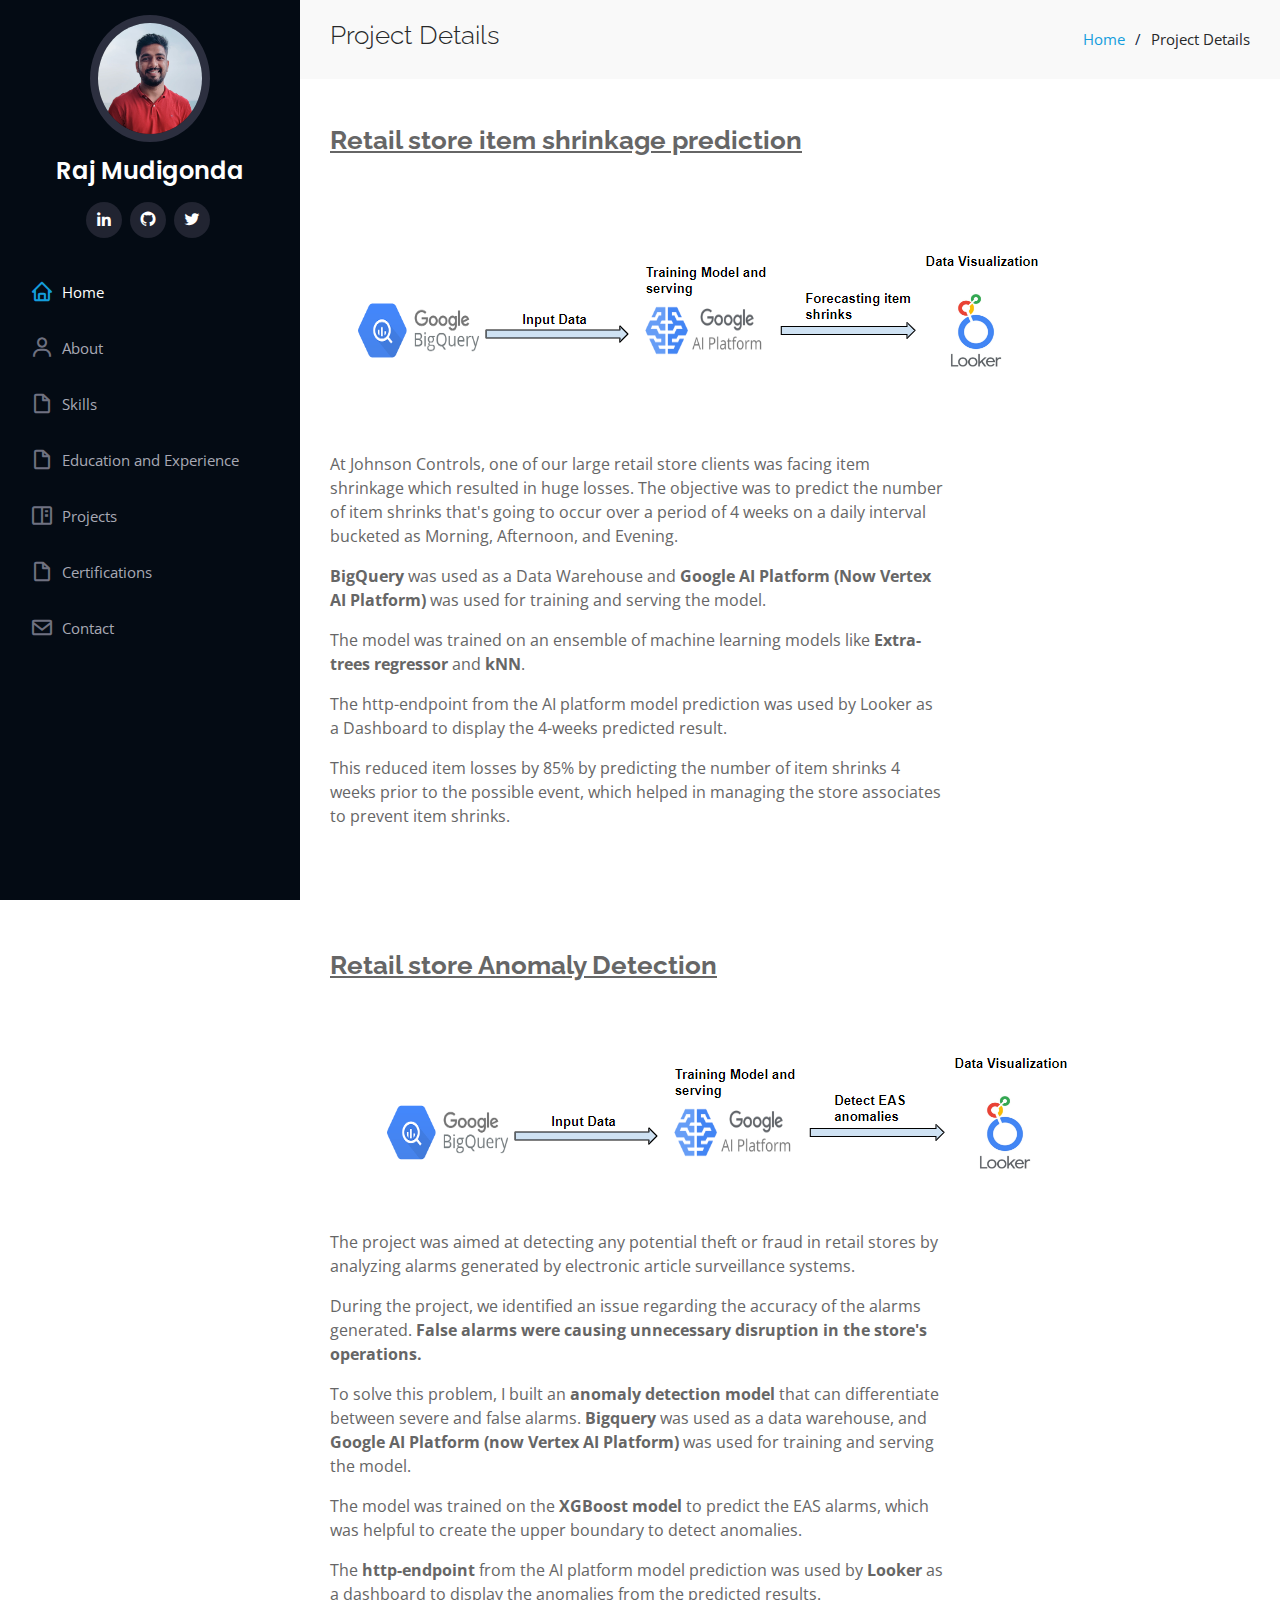
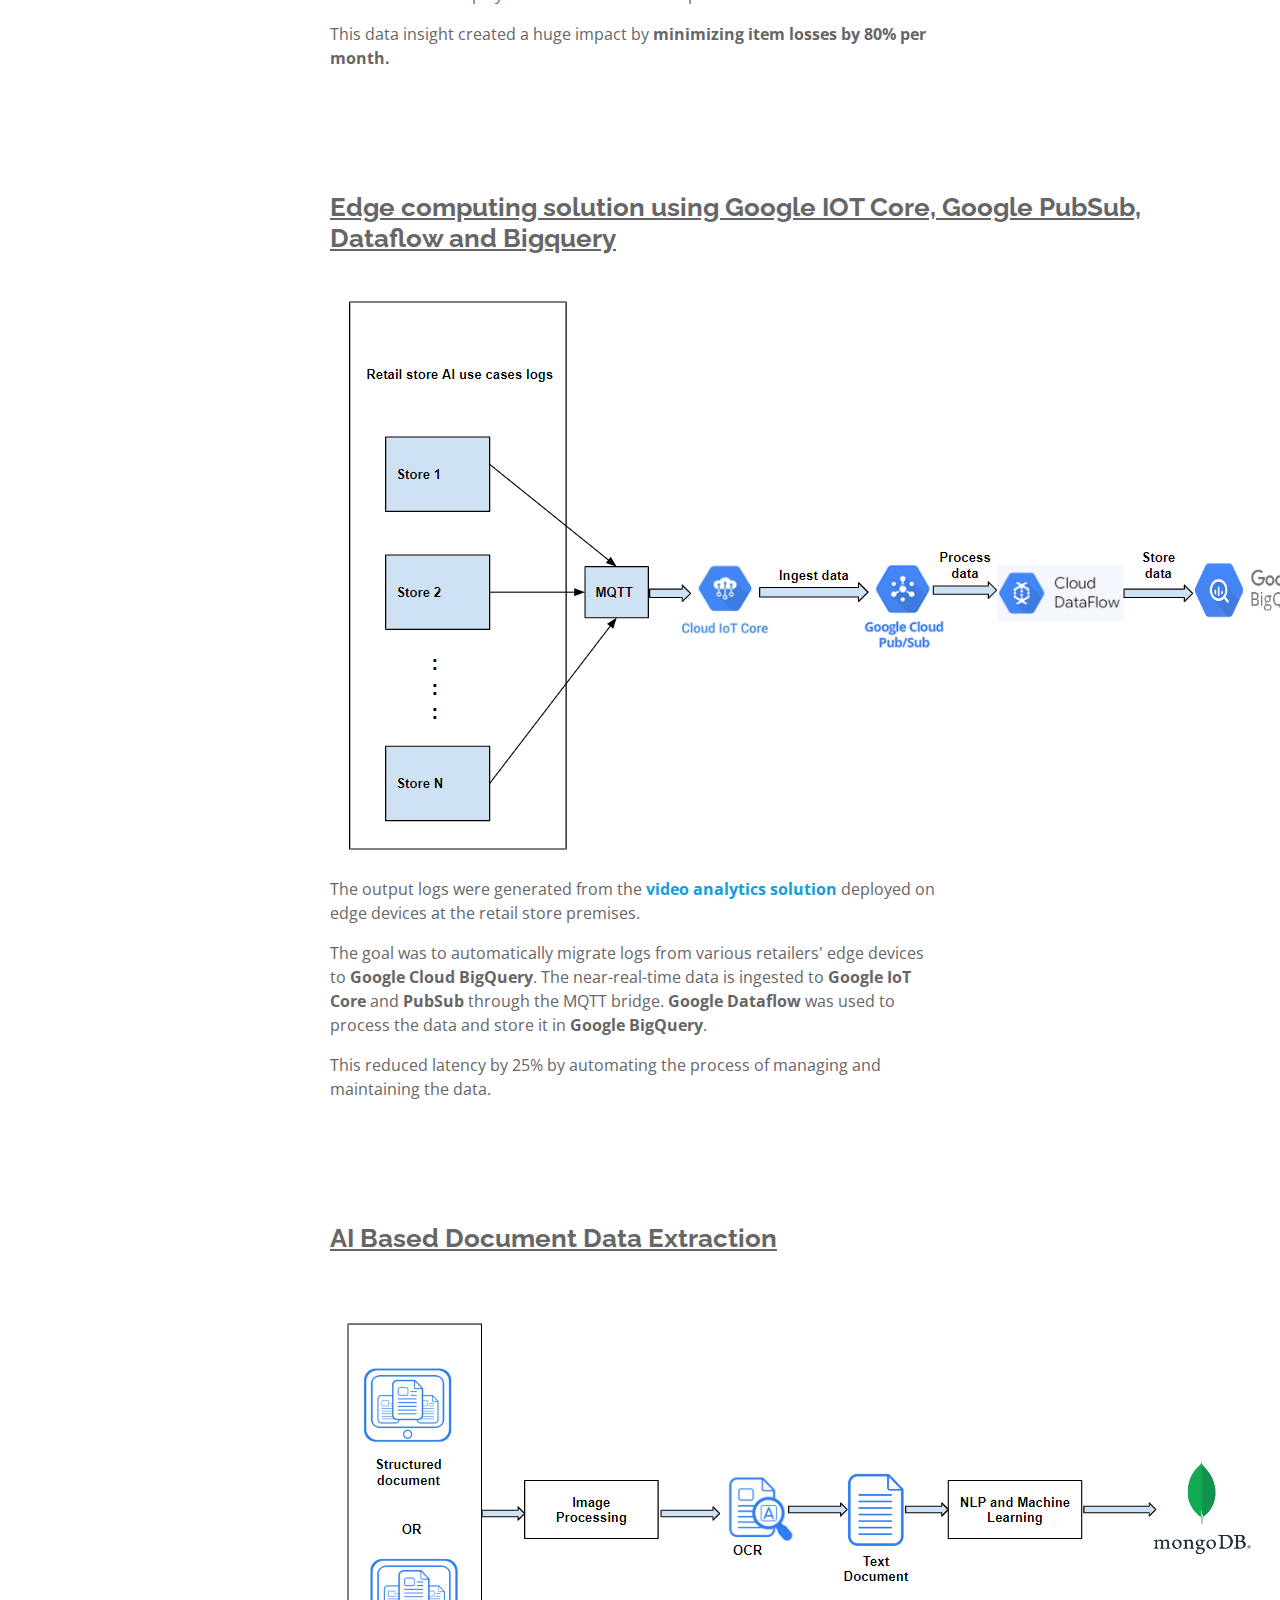
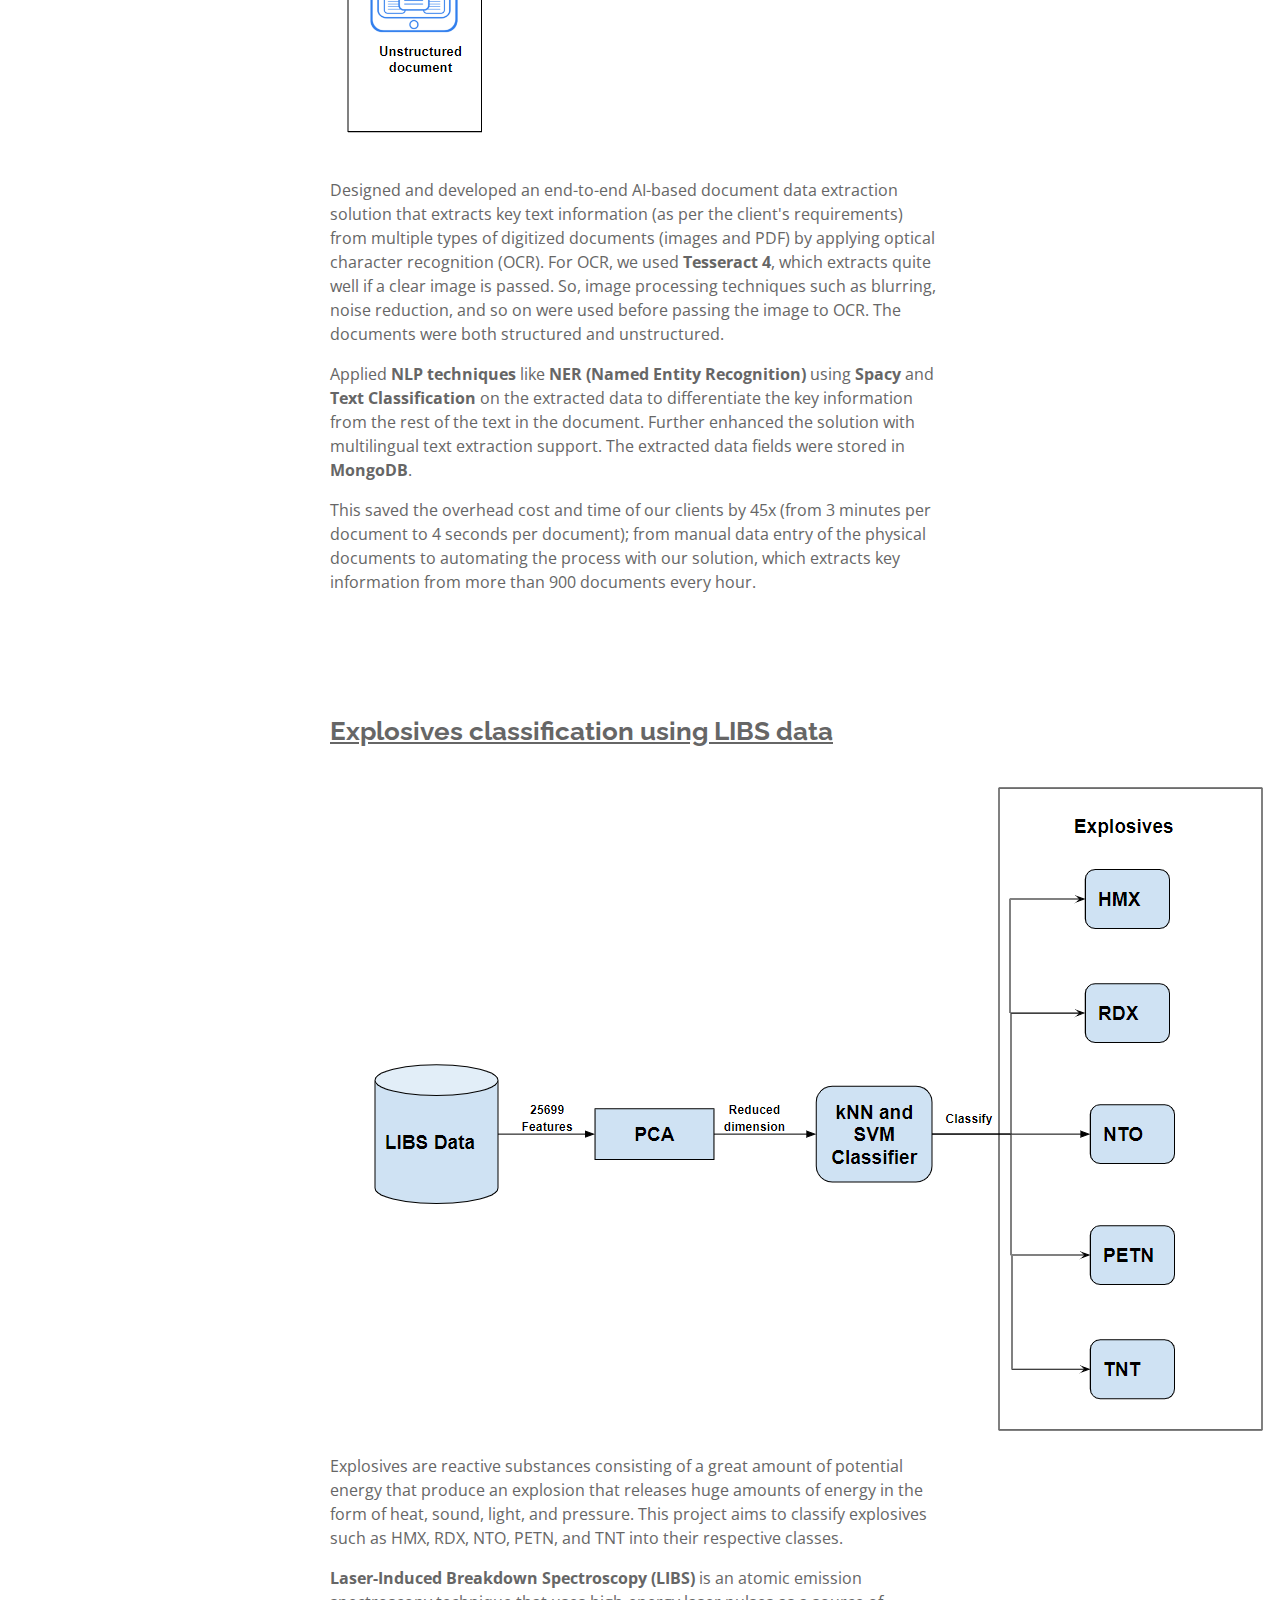
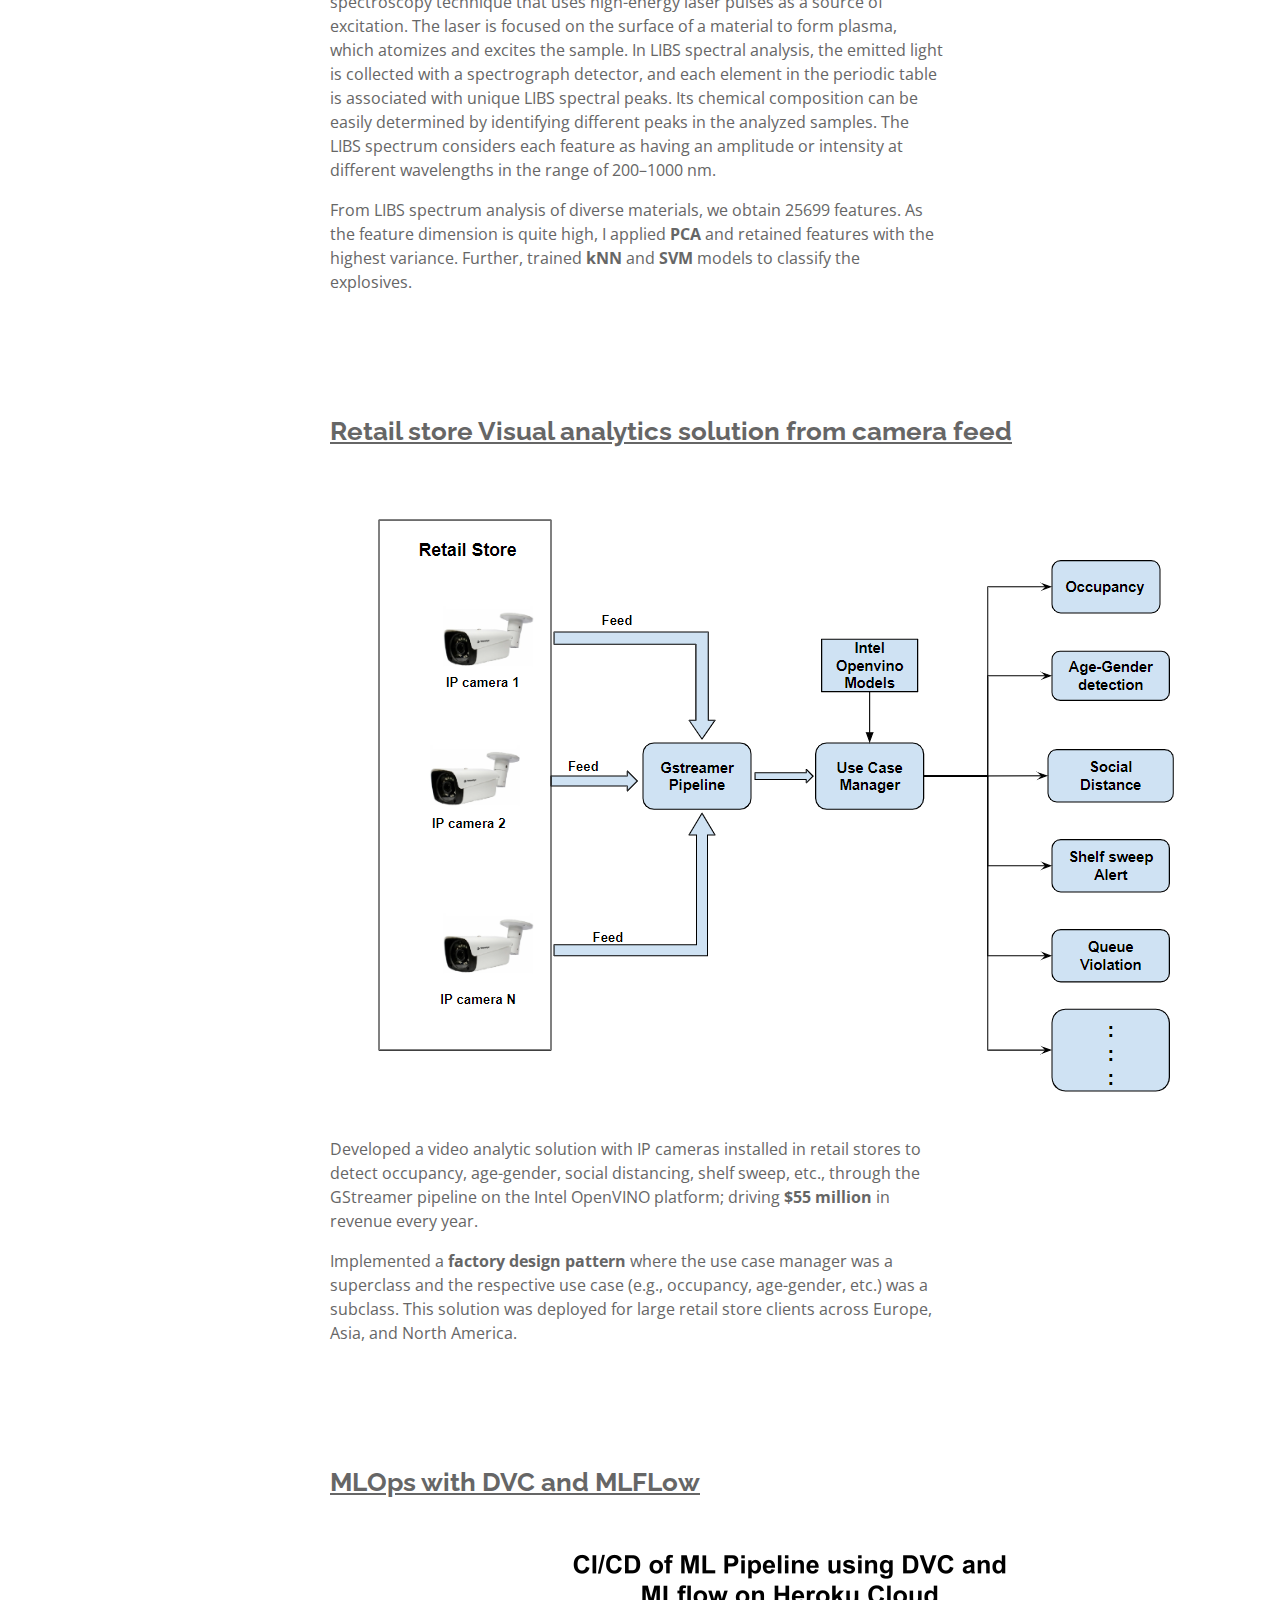
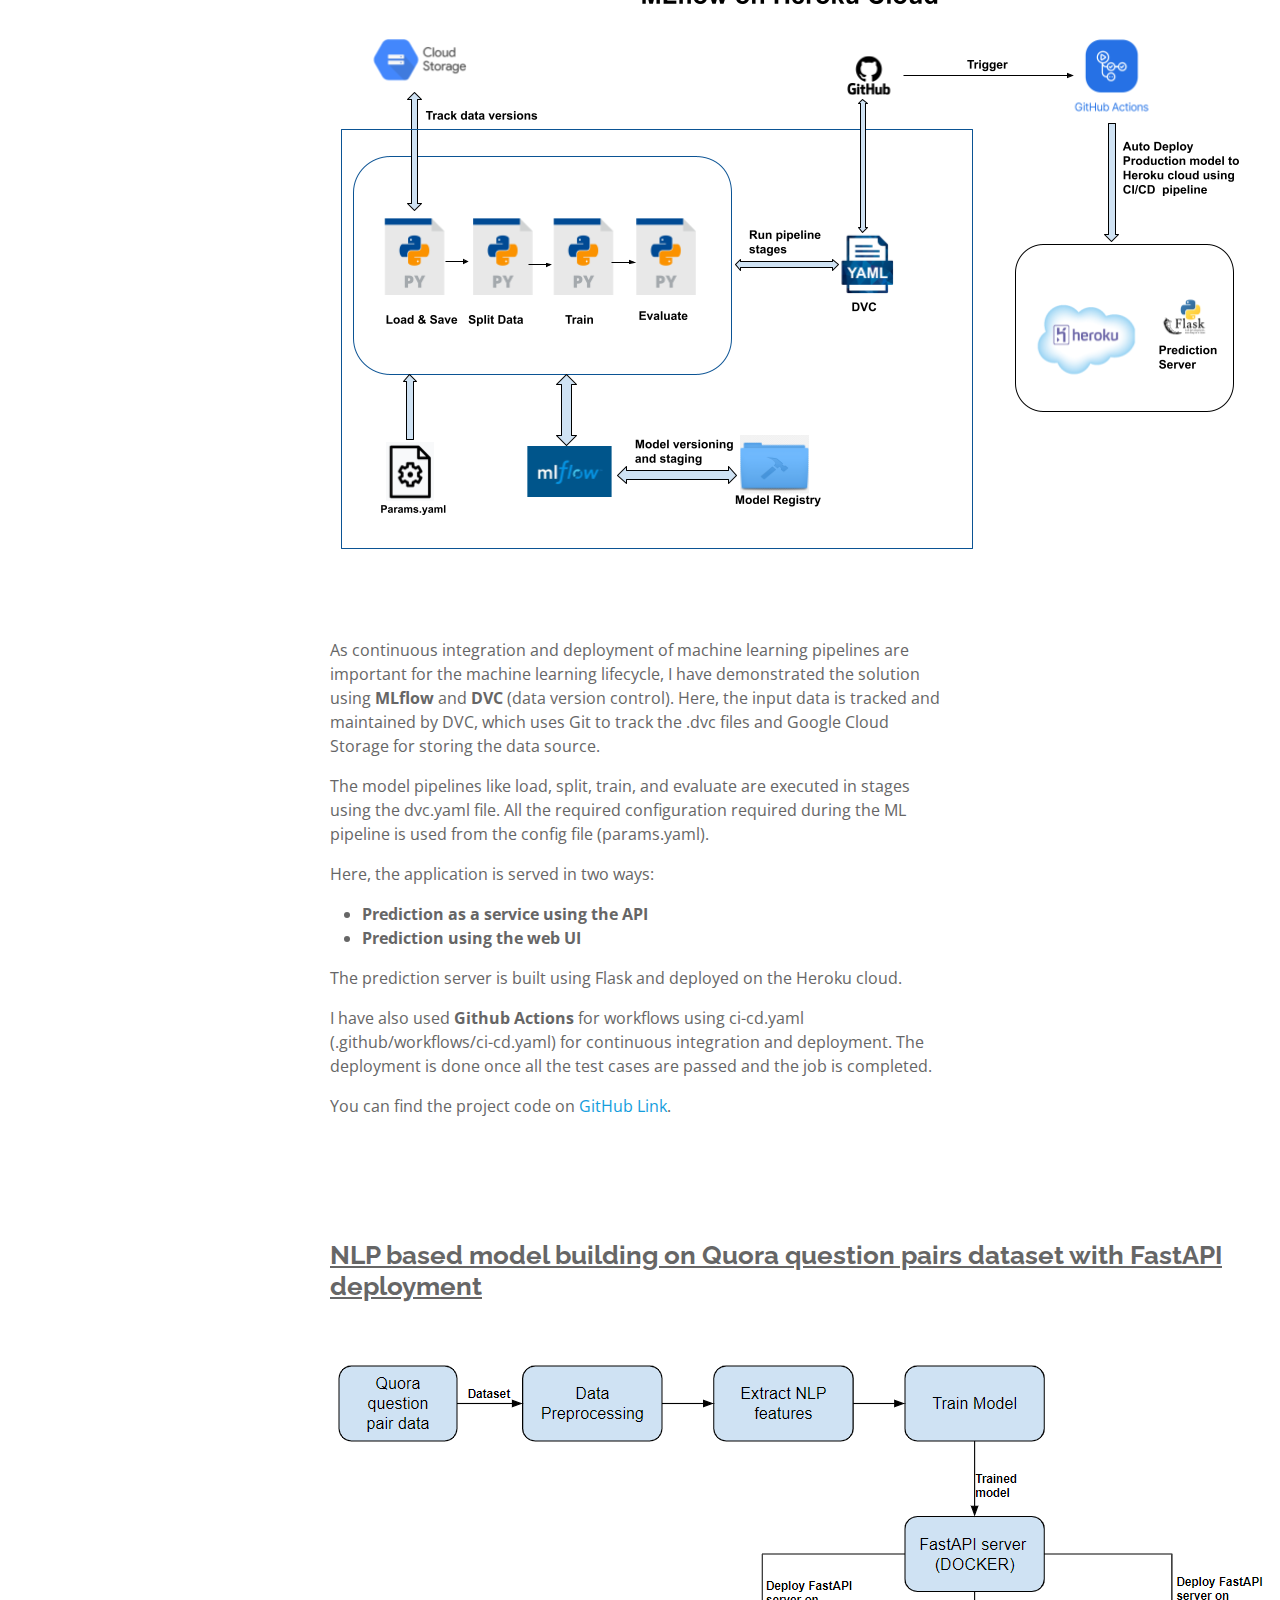
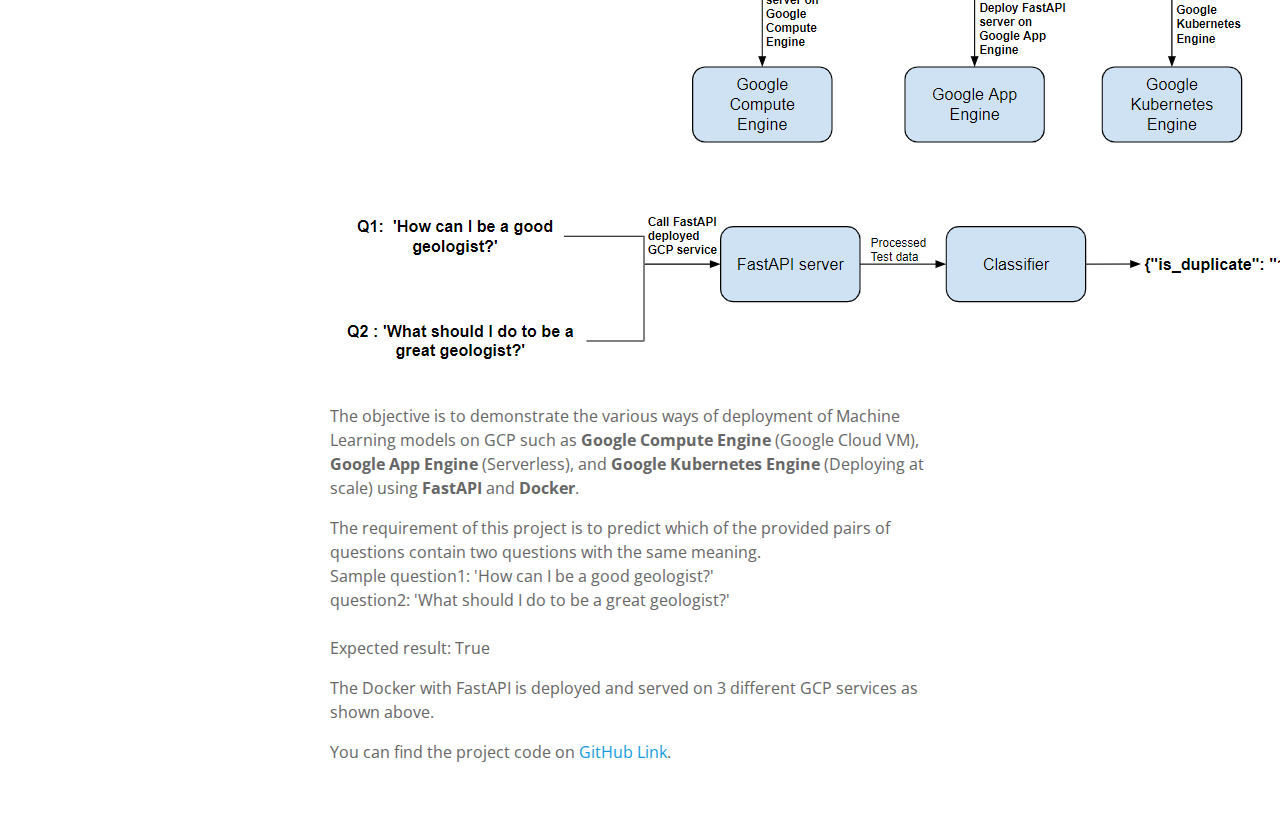
==== commit 53ab0738: "Changed fonts" ====
--- a/project-details.html
+++ b/project-details.html
@@ -52,7 +52,7 @@
 
       <nav id="navbar" class="nav-menu navbar">
         <ul>
-          <li><a href="index.html#main" class="nav-link scrollto active"><i class="bx bx-home"></i> <span>Home</span></a></li>
+          <li><a href="index.html#hero" class="nav-link scrollto active"><i class="bx bx-home"></i> <span>Home</span></a></li>
           <li><a href="index.html#about" class="nav-link scrollto"><i class="bx bx-user"></i> <span>About</span></a></li>
           <li><a href="index.html#skills" class="nav-link scrollto"><i class="bx bx-file-blank"></i> <span>Skills</span></a></li>        
           <li><a href="index.html#edu_exp" class="nav-link scrollto"><i class="bx bx-file-blank"></i> <span>Education and Experience</span></a></li>
@@ -378,10 +378,9 @@
                 <p>
                   The requirement of this project is to predict which of the provided pairs of questions contain two questions with the same meaning.
                   <br>
-                  <u>Sample</u> <br>
-                  Question1: 'How can I be a good geologist?'
+                  Sample question1: 'How can I be a good geologist?'
                   <br>
-                  Question2: 'What should I do to be a great geologist?'
+                  question2: 'What should I do to be a great geologist?'
                   <br>
                   <br>
                   Expected result: True
--- a/assets/css/style.css
+++ b/assets/css/style.css
@@ -273,12 +273,12 @@
 #hero p {
   color: #fff;
   margin-bottom: 50px;
-  font-size: 26px;
+  font-size: 32px;
   font-family: "Poppins", sans-serif;
 }
 
 #hero p span {
-  color: #fff;
+  color: rgb(49, 48, 48);
   padding-bottom: 4px;
   letter-spacing: 1px;
   border-bottom: 3px solid #149ddd;
@@ -625,7 +625,7 @@
 
 .portfolio .portfolio-wrap::before {
   content: "";
-  background: rgba(255, 255, 255, 0.5);
+  background: rgba(37, 37, 37, 0.479);
   position: absolute;
   left: 0;
   right: 0;
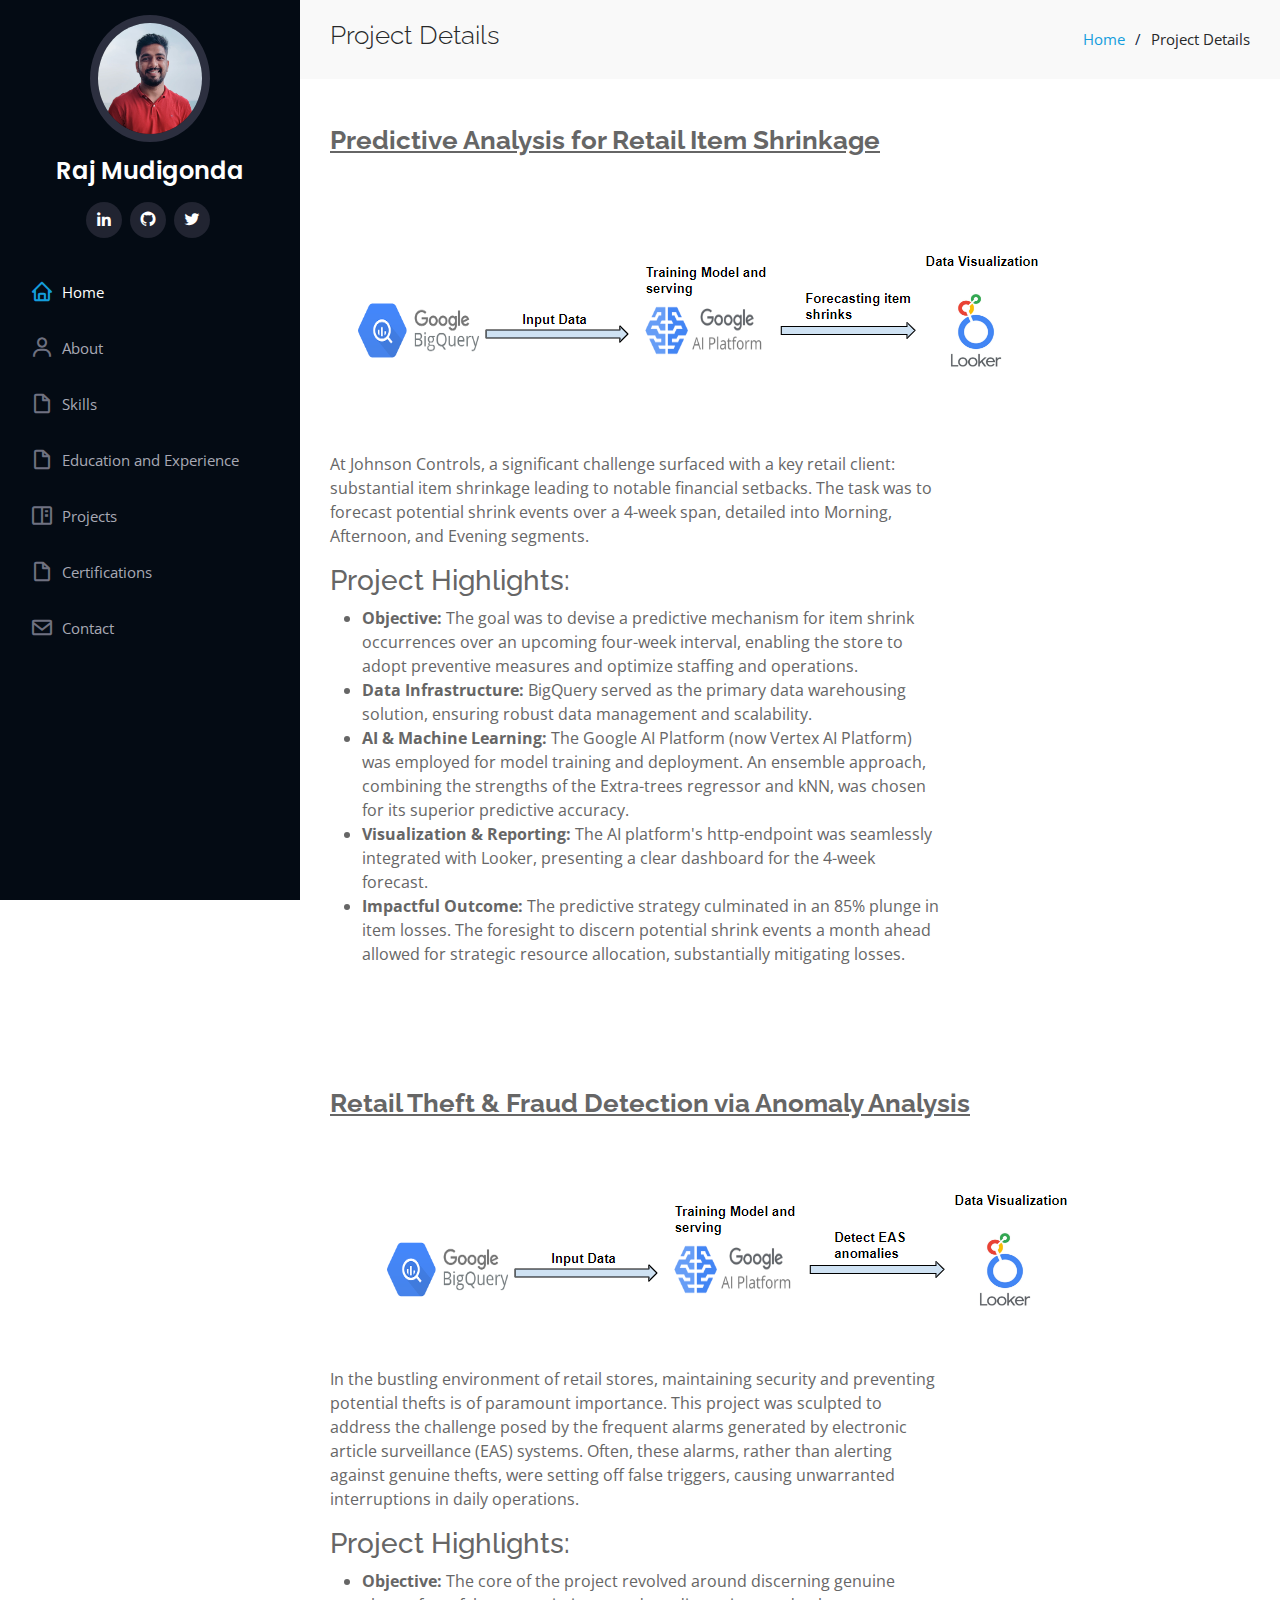
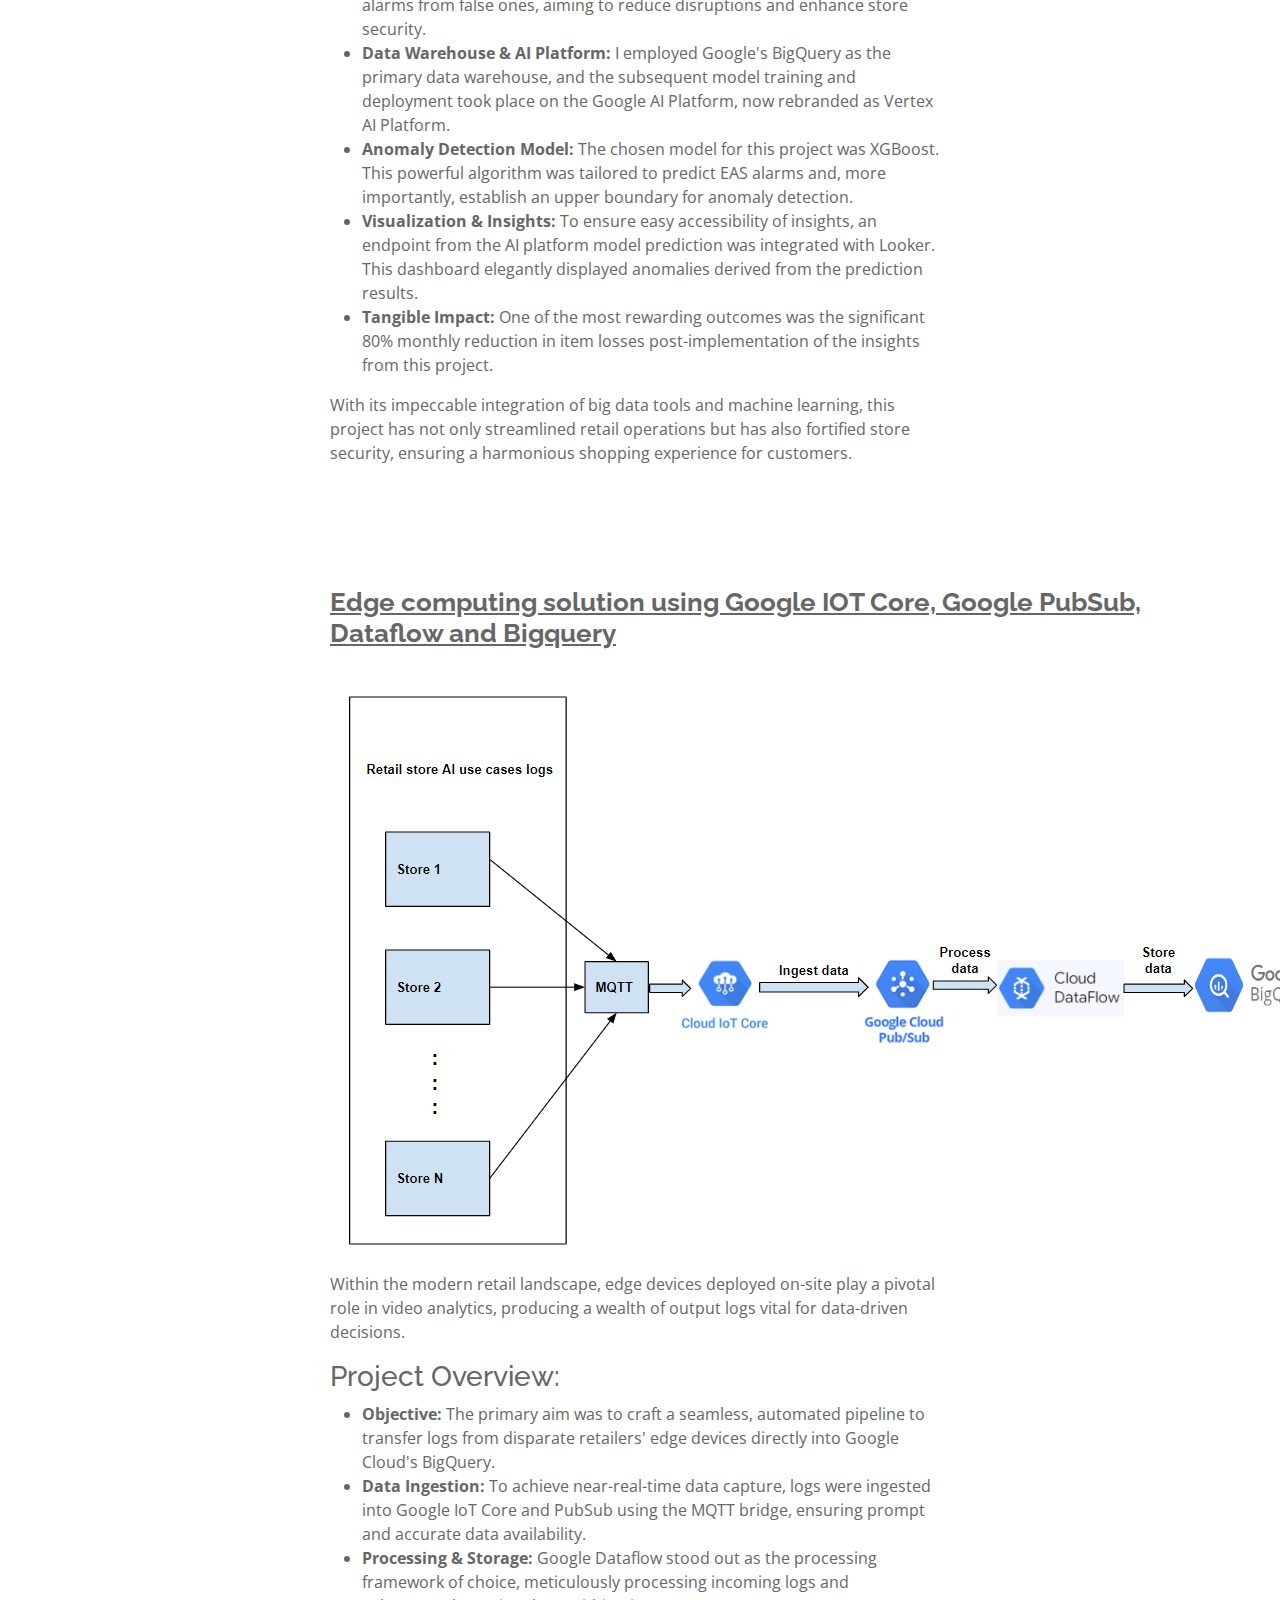
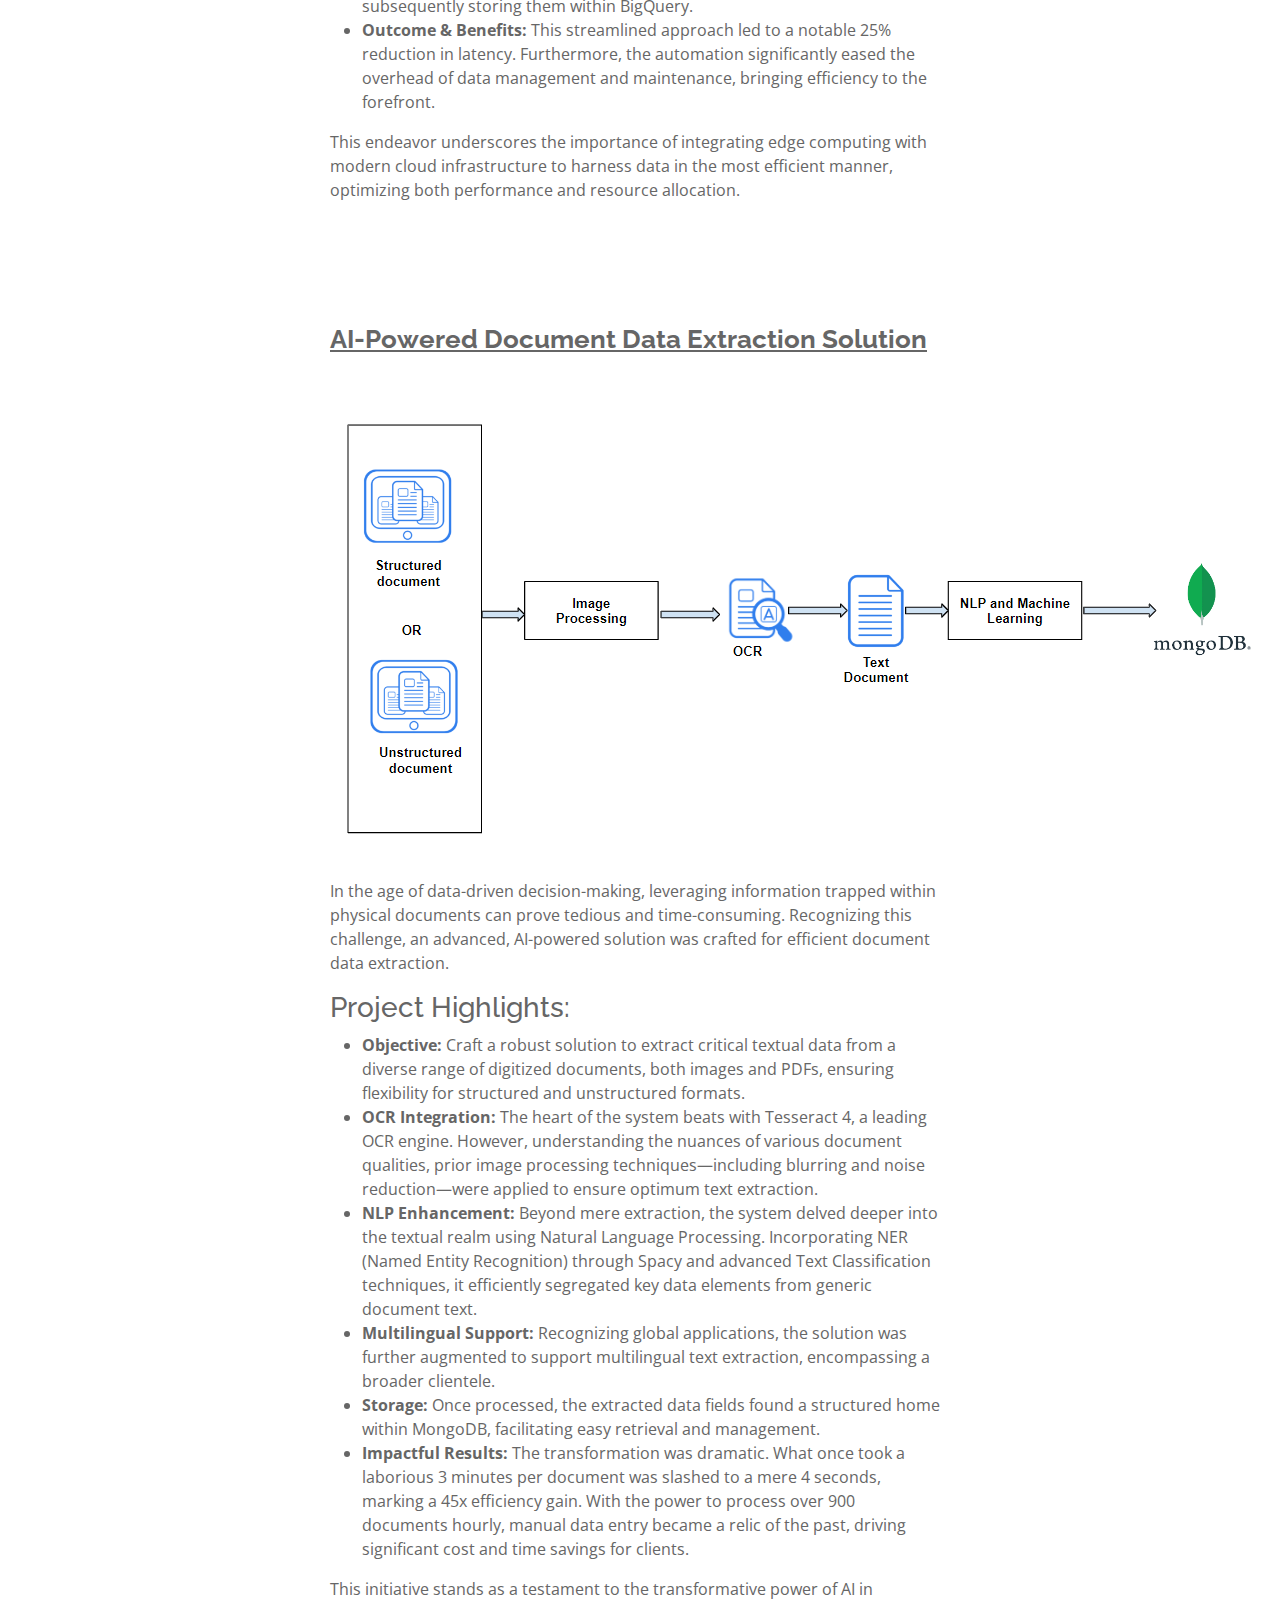
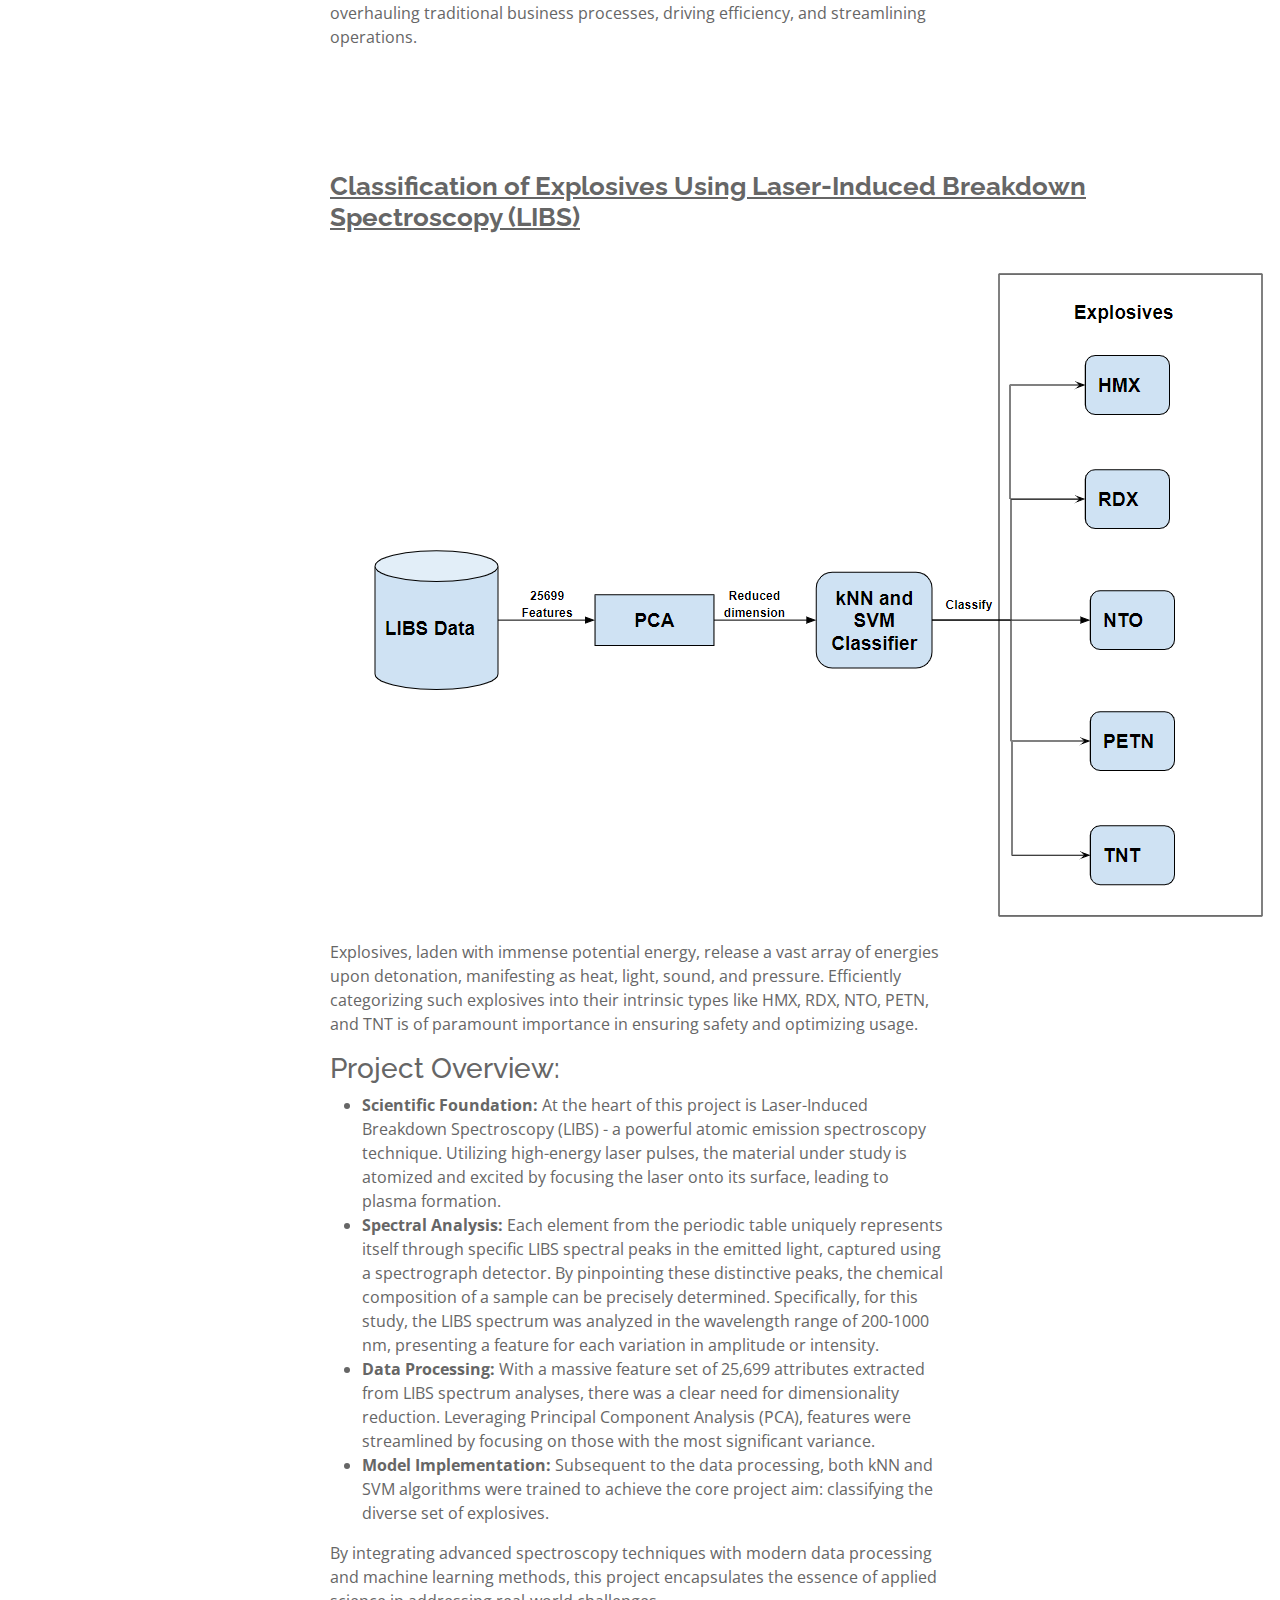
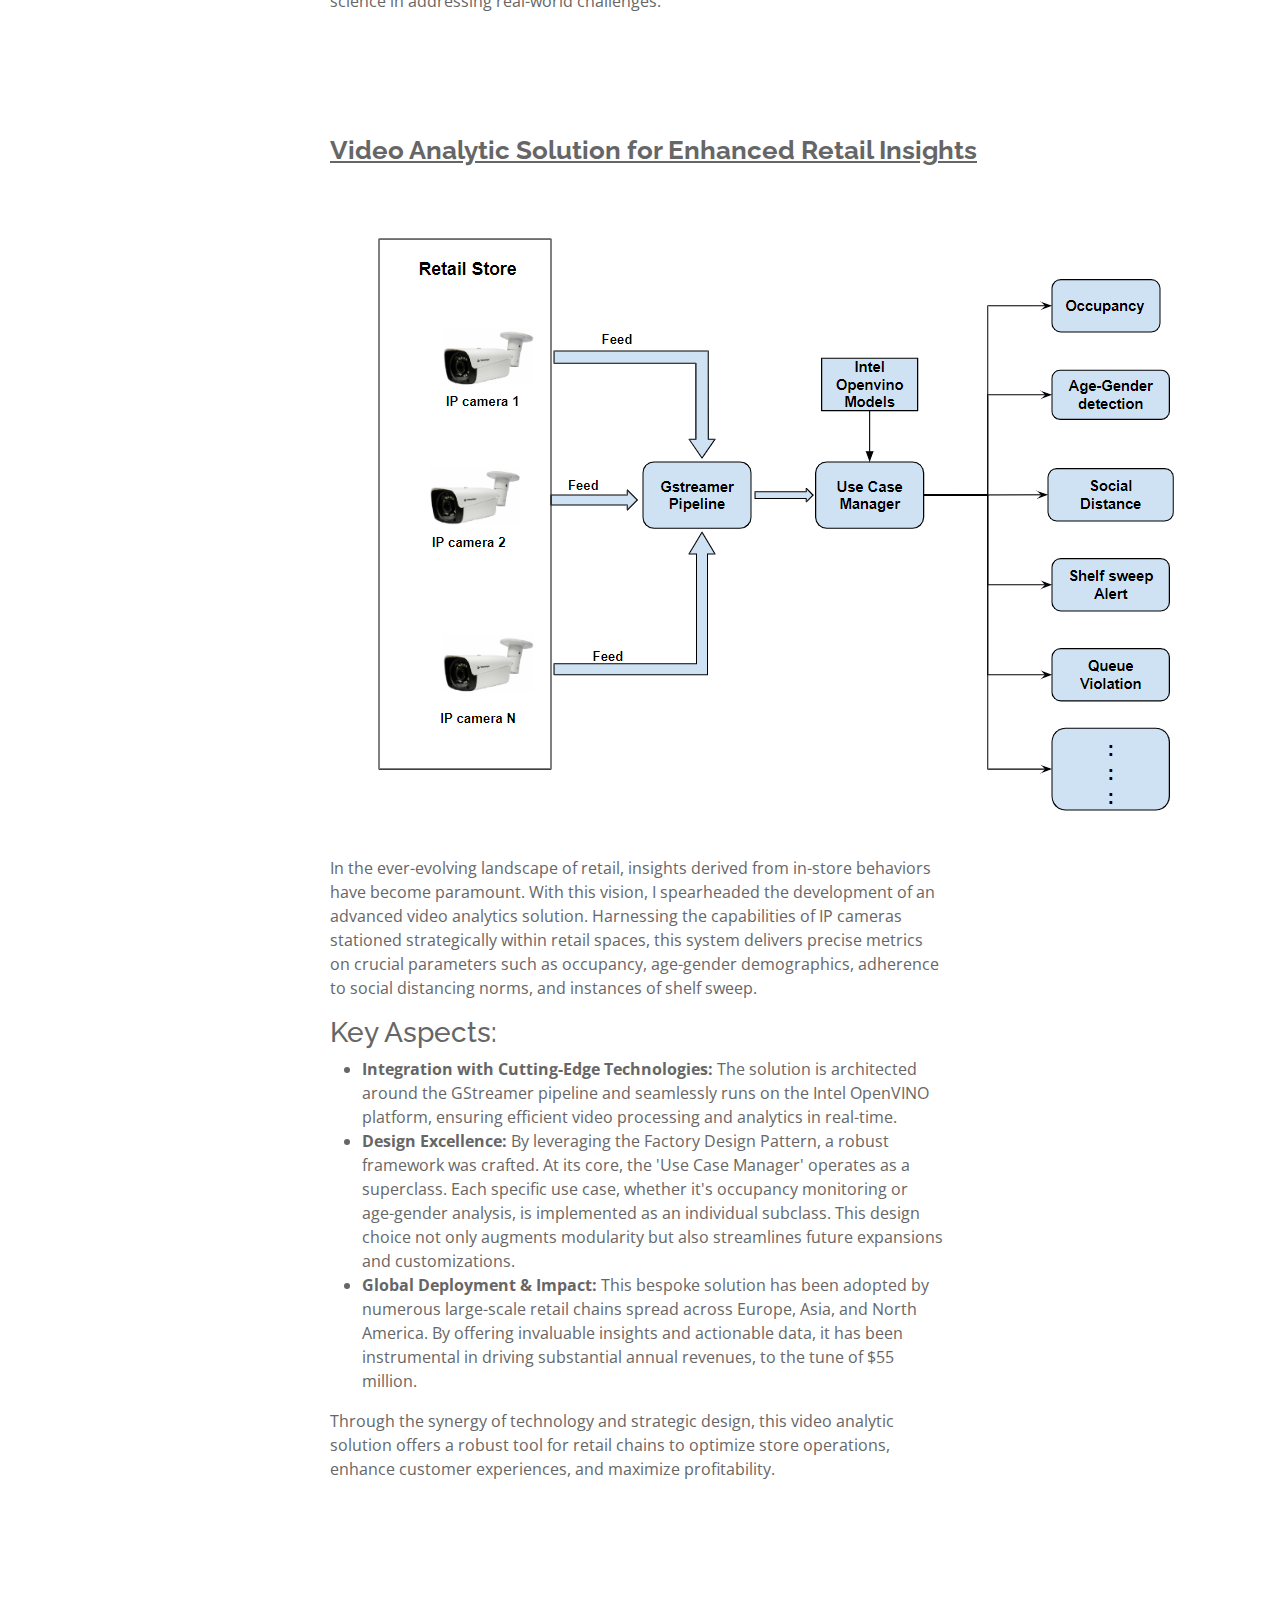
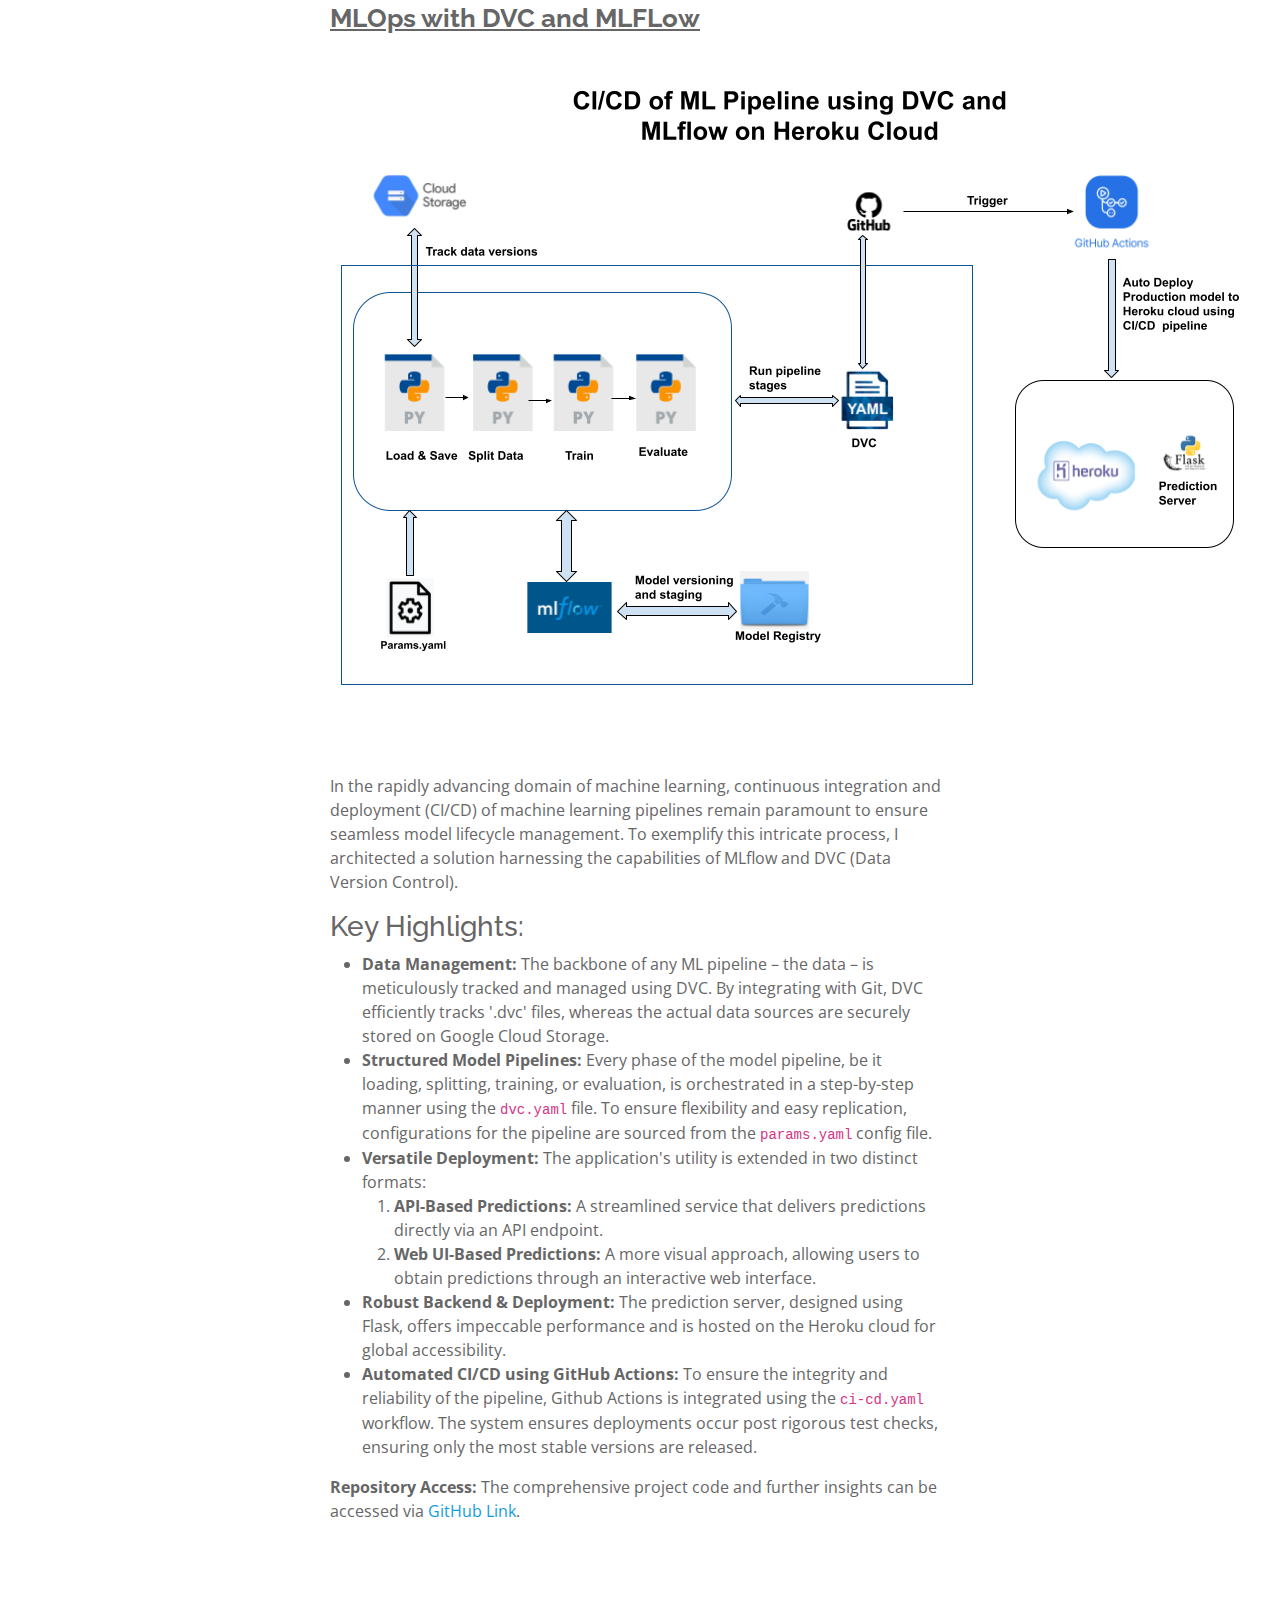
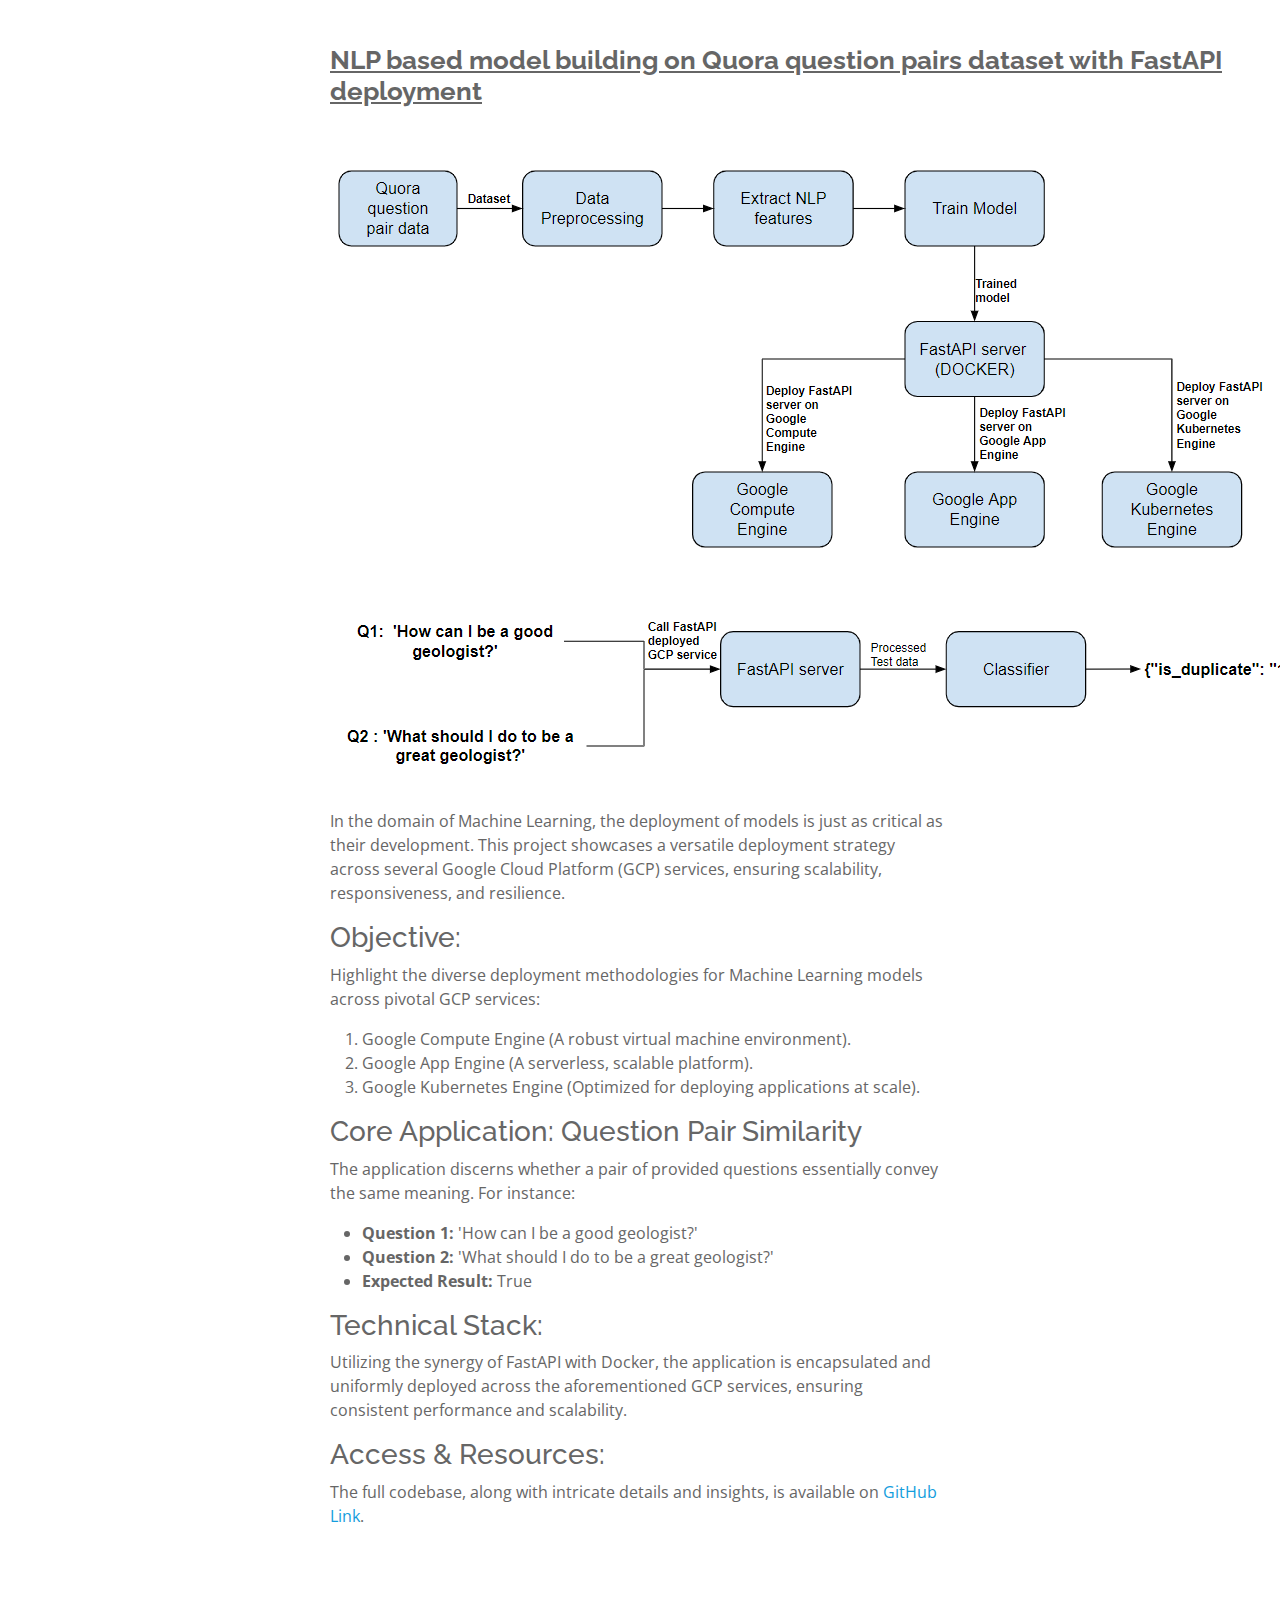
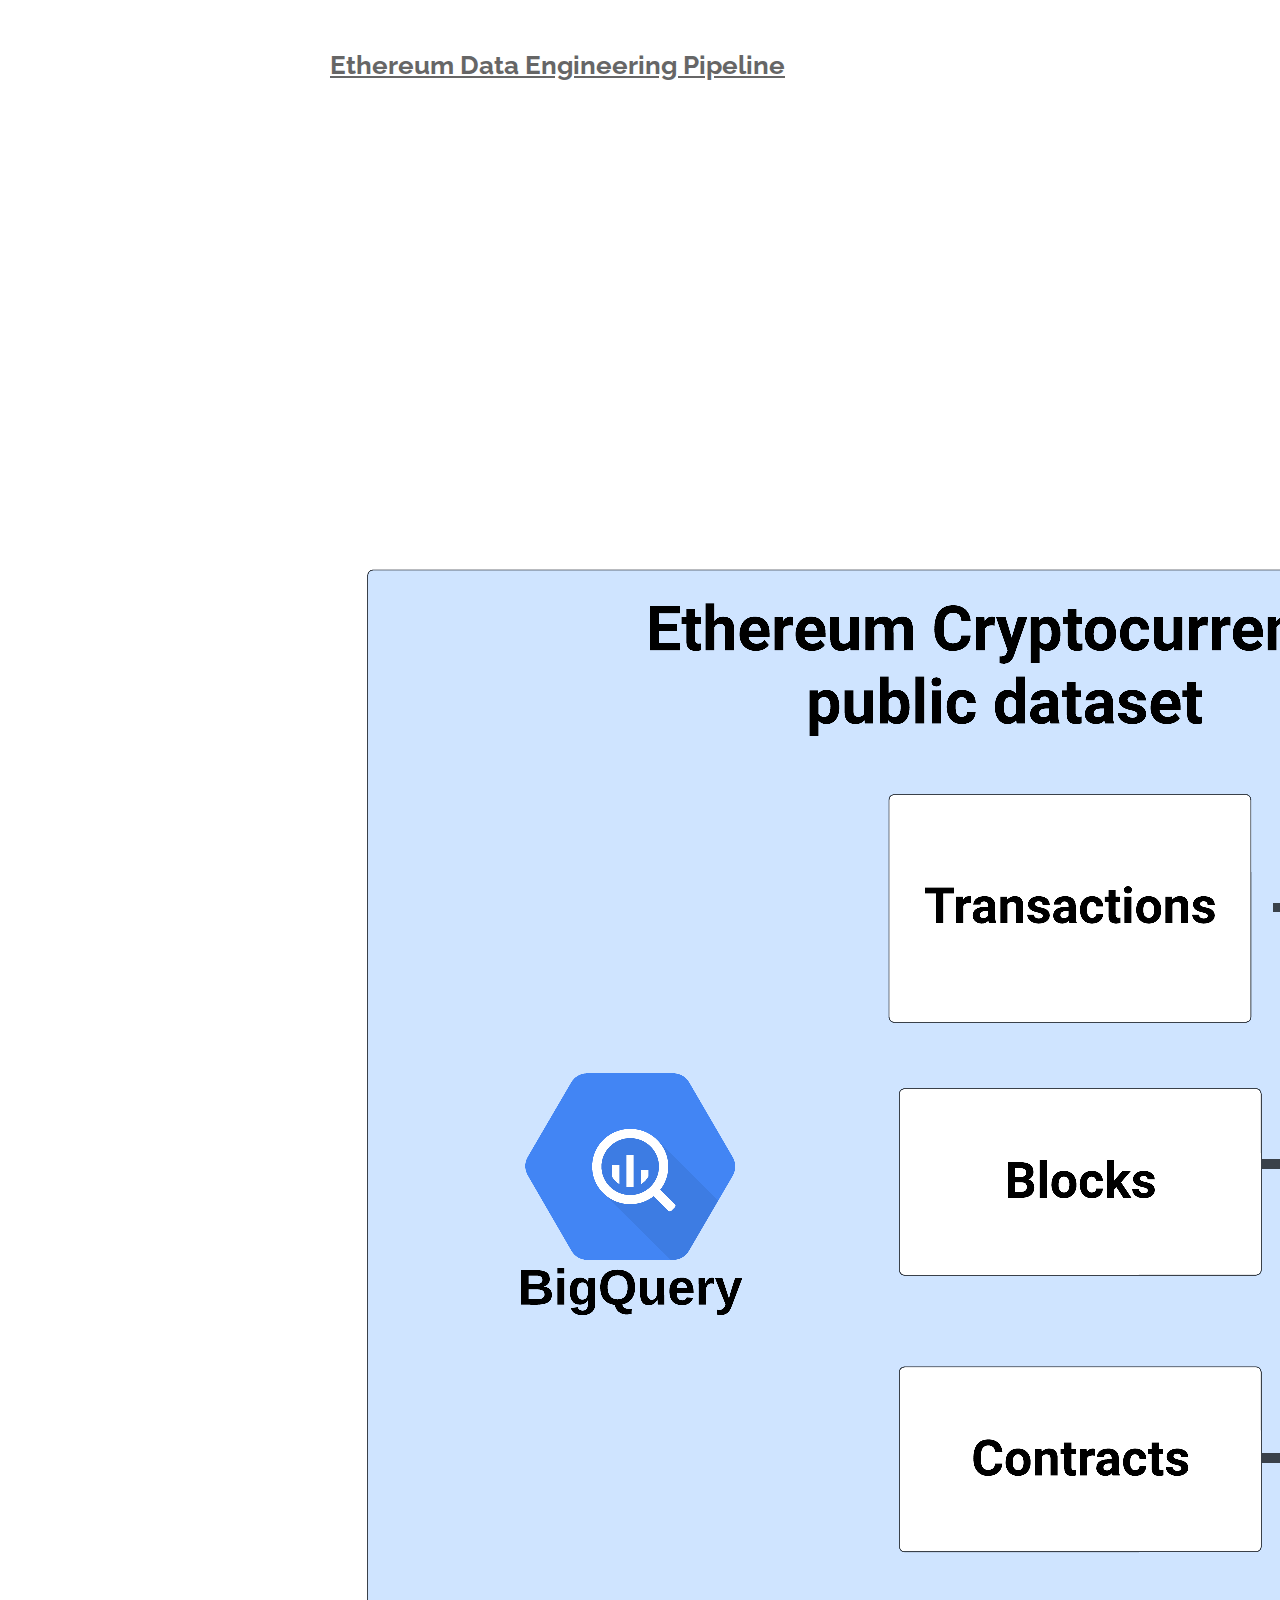
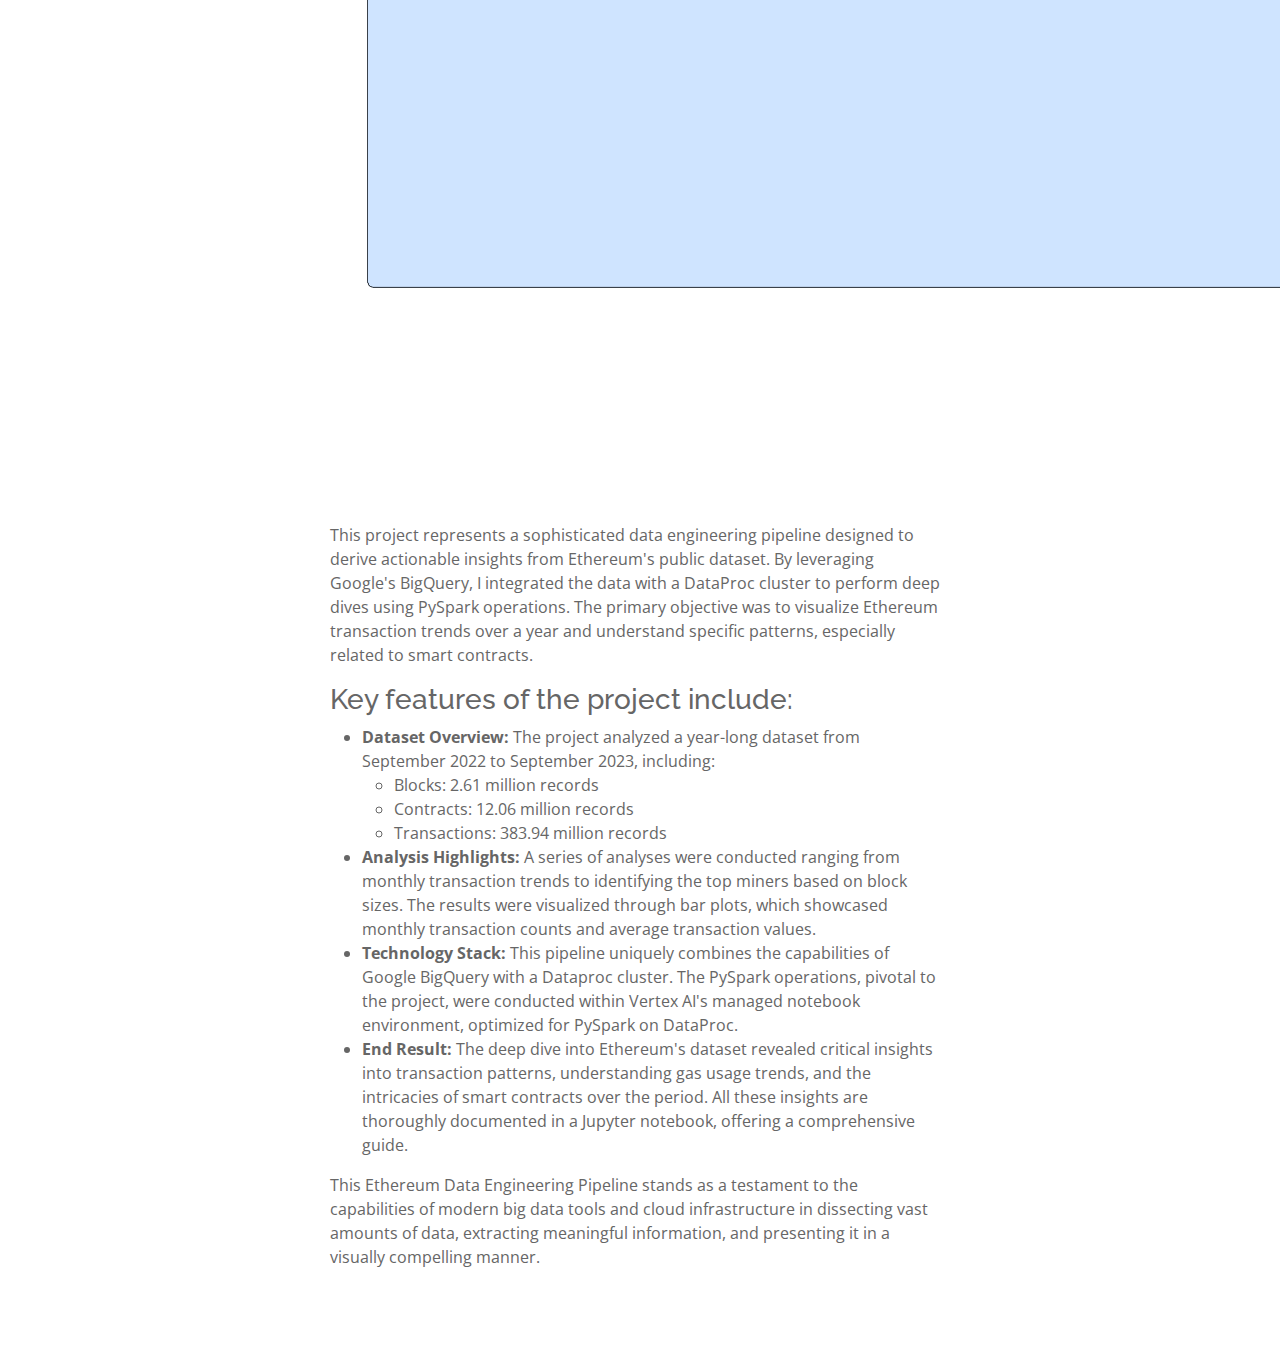
==== commit 53271e0d: "Add etherium DE project" ====
--- a/project-details.html
+++ b/project-details.html
@@ -89,28 +89,20 @@
 
           </div>
             <div class="portfolio-description">
-              <h2><u>Retail store item shrinkage prediction</u></h2>
+              <h2><u>Predictive Analysis for Retail Item Shrinkage</u></h2>
               <div class="col-lg-8">
                 <img src="assets/img/portfolio/item_shrinks_diag.png" alt="">
-                <p>
-                  At Johnson Controls, one of our large retail store clients was facing item shrinkage which resulted in 
-                  huge losses. The objective was to predict the number of item shrinks that's going to occur over a period 
-                  of 4 weeks on a daily interval bucketed as Morning, Afternoon, and Evening.
-                </p>
-                <p>
-                  <strong>BigQuery</strong> was used as a Data Warehouse and <strong>Google AI Platform (Now Vertex AI Platform)</strong> 
-                  was used for training and serving the model.
-                </p>
-                <p>
-                  The model was trained on an ensemble of machine learning models like <strong>Extra-trees regressor</strong> and <strong>kNN</strong>.
-                </p>
-                <p>
-                  The http-endpoint from the AI platform model prediction was used by Looker as a Dashboard to display the 4-weeks predicted result.
-                </p>
-                <p>
-                  This reduced item losses by 85% by predicting the number of item shrinks 4 weeks prior to the possible event, which helped in 
-                  managing the store associates to prevent item shrinks.
-                </p>
+                <p>At Johnson Controls, a significant challenge surfaced with a key retail client: substantial item shrinkage leading to notable financial setbacks. The task was to forecast potential shrink events over a 4-week span, detailed into Morning, Afternoon, and Evening segments.</p>
+
+                <h3>Project Highlights:</h3>
+
+                <ul>
+                    <li><strong>Objective:</strong> The goal was to devise a predictive mechanism for item shrink occurrences over an upcoming four-week interval, enabling the store to adopt preventive measures and optimize staffing and operations.</li>
+                    <li><strong>Data Infrastructure:</strong> BigQuery served as the primary data warehousing solution, ensuring robust data management and scalability.</li>
+                    <li><strong>AI &amp; Machine Learning:</strong> The Google AI Platform (now Vertex AI Platform) was employed for model training and deployment. An ensemble approach, combining the strengths of the Extra-trees regressor and kNN, was chosen for its superior predictive accuracy.</li>
+                    <li><strong>Visualization &amp; Reporting:</strong> The AI platform's http-endpoint was seamlessly integrated with Looker, presenting a clear dashboard for the 4-week forecast.</li>
+                    <li><strong>Impactful Outcome:</strong> The predictive strategy culminated in an 85% plunge in item losses. The foresight to discern potential shrink events a month ahead allowed for strategic resource allocation, substantially mitigating losses.</li>
+                </ul>
                </div>
 
             </div>
@@ -128,33 +120,26 @@
 
           </div>
             <div class="portfolio-description">
-              <h2><u>Retail store Anomaly Detection</u></h2>
+              <h2><u>Retail Theft & Fraud Detection via Anomaly Analysis</u></h2>
               <div class="col-lg-8">
                 <img src="assets/img/portfolio/anamolies_detect.png" alt="">
-                <p>
-                  The project was aimed at detecting any potential theft or fraud in retail stores by analyzing alarms generated by electronic 
-                  article surveillance systems.
-                </p>
-                <p>
-                  During the project, we identified an issue regarding the accuracy of the alarms generated. <strong>False alarms were causing 
-                    unnecessary disruption in the store's operations.</strong>
-                </p>
-                <p>
-                  To solve this problem, I built an <strong>anomaly detection model</strong> that can differentiate between severe and false alarms.
-                   <strong>Bigquery</strong> was used as a data warehouse, and <strong>Google AI Platform (now Vertex AI Platform)</strong> was used
-                   for training and serving the model.
-                </p>
-                <p>
-                  The model was trained on the <strong>XGBoost model</strong> to predict the EAS alarms, which was helpful to create the upper 
-                  boundary to detect anomalies.
-                </p>
-                <p>
-                  The <strong>http-endpoint</strong> from the AI platform model prediction was used by <strong>Looker</strong> as a dashboard 
-                  to display the anomalies from the predicted results.
-                </p>
-                <p>
-                  This data insight created a huge impact by <strong>minimizing item losses by 80% per month.</strong>
-                </p>
+                
+
+              <p>In the bustling environment of retail stores, maintaining security and preventing potential thefts is of paramount importance. 
+                This project was sculpted to address the challenge posed by the frequent alarms generated by electronic article surveillance (EAS) systems. 
+                Often, these alarms, rather than alerting against genuine thefts, were setting off false triggers, causing unwarranted interruptions in 
+                daily operations.</p>
+
+              <h3>Project Highlights:</h3>
+              <ul>
+                  <li><strong>Objective:</strong> The core of the project revolved around discerning genuine alarms from false ones, aiming to reduce disruptions and enhance store security.</li>
+                  <li><strong>Data Warehouse & AI Platform:</strong> I employed Google's BigQuery as the primary data warehouse, and the subsequent model training and deployment took place on the Google AI Platform, now rebranded as Vertex AI Platform.</li>
+                  <li><strong>Anomaly Detection Model:</strong> The chosen model for this project was XGBoost. This powerful algorithm was tailored to predict EAS alarms and, more importantly, establish an upper boundary for anomaly detection.</li>
+                  <li><strong>Visualization & Insights:</strong> To ensure easy accessibility of insights, an endpoint from the AI platform model prediction was integrated with Looker. This dashboard elegantly displayed anomalies derived from the prediction results.</li>
+                  <li><strong>Tangible Impact:</strong> One of the most rewarding outcomes was the significant 80% monthly reduction in item losses post-implementation of the insights from this project.</li>
+              </ul>
+              <p>With its impeccable integration of big data tools and machine learning, this project has not only streamlined retail operations but has also fortified store security, ensuring a harmonious shopping experience for customers.</p>
+
                </div>
 
             </div>
@@ -176,18 +161,15 @@
               <h2><u>Edge computing solution using Google IOT Core, Google PubSub, Dataflow and Bigquery</u></h2>
               <div class="col-lg-8">
                 <img src="assets/img/portfolio/Edge_computing_Solution.png" alt="">
-                <p>
-                  The output logs were generated from the <a href="#portfolio-6" title="video_ai"><strong>video analytics solution</strong></a> 
-                  deployed on edge devices at the retail store premises.
-                </p>
-                <p>
-                  The goal was to automatically migrate logs from various retailers' edge devices to <strong>Google Cloud BigQuery</strong>. 
-                  The near-real-time data is ingested to <strong>Google IoT Core</strong> and <strong>PubSub</strong> through the MQTT bridge. 
-                  <strong>Google Dataflow</strong> was used to process the data and store it in <strong>Google BigQuery</strong>.
-                </p>
-                <p>
-                  This reduced latency by 25% by automating the process of managing and maintaining the data.
-                </p>
+                <p>Within the modern retail landscape, edge devices deployed on-site play a pivotal role in video analytics, producing a wealth of output logs vital for data-driven decisions.</p>
+                <h3>Project Overview:</h3>
+                <ul>
+                    <li><strong>Objective:</strong> The primary aim was to craft a seamless, automated pipeline to transfer logs from disparate retailers' edge devices directly into Google Cloud's BigQuery.</li>
+                    <li><strong>Data Ingestion:</strong> To achieve near-real-time data capture, logs were ingested into Google IoT Core and PubSub using the MQTT bridge, ensuring prompt and accurate data availability.</li>
+                    <li><strong>Processing & Storage:</strong> Google Dataflow stood out as the processing framework of choice, meticulously processing incoming logs and subsequently storing them within BigQuery.</li>
+                    <li><strong>Outcome & Benefits:</strong> This streamlined approach led to a notable 25% reduction in latency. Furthermore, the automation significantly eased the overhead of data management and maintenance, bringing efficiency to the forefront.</li>
+                </ul>
+                <p>This endeavor underscores the importance of integrating edge computing with modern cloud infrastructure to harness data in the most efficient manner, optimizing both performance and resource allocation.</p>
                </div>
 
             </div>
@@ -207,27 +189,23 @@
 
           </div>
             <div class="portfolio-description">
-              <h2><u>AI Based Document Data Extraction</u></h2>
+              <h2><u>AI-Powered Document Data Extraction Solution</u></h2>
               <div class="col-lg-8">
                 <img src="assets/img/portfolio/ocr_solution.png" alt="">
-                <p>
-                  Designed and developed an end-to-end AI-based document data extraction solution that extracts key text information (as per the 
-                  client's requirements) from multiple types of digitized documents (images and PDF) by applying optical character recognition (OCR).
-                   For OCR, we used <strong>Tesseract 4</strong>, which extracts quite well if a clear image is passed. So, image processing 
-                   techniques such as blurring, noise reduction, and so on were used before passing the image to OCR. The documents were both 
-                   structured and unstructured.
-                </p>
-                <p>
-                  Applied <strong>NLP techniques</strong> like <strong>NER (Named Entity Recognition)</strong> using <strong>Spacy</strong> and 
-                  <strong>Text Classification</strong> on the extracted data to differentiate the key information from the rest of the text in
-                  the document. Further enhanced the solution with multilingual text extraction support. The extracted data fields were stored in 
-                  <strong>MongoDB</strong>.
-                </p>
-                <p>
-                  This saved the overhead cost and time of our clients by 45x (from 3 minutes per document to 4 seconds per document); from manual 
-                  data entry of the physical documents to automating the process with our solution, which extracts key information from more than 
-                  900 documents every hour.
-                </p>
+                <p>In the age of data-driven decision-making, leveraging information trapped within physical documents can prove tedious and time-consuming. Recognizing this challenge, an advanced, AI-powered solution was crafted for efficient document data extraction.</p>
+
+                <h3>Project Highlights:</h3>
+                
+                <ul>
+                    <li><strong>Objective:</strong> Craft a robust solution to extract critical textual data from a diverse range of digitized documents, both images and PDFs, ensuring flexibility for structured and unstructured formats.</li>
+                    <li><strong>OCR Integration:</strong> The heart of the system beats with Tesseract 4, a leading OCR engine. However, understanding the nuances of various document qualities, prior image processing techniques—including blurring and noise reduction—were applied to ensure optimum text extraction.</li>
+                    <li><strong>NLP Enhancement:</strong> Beyond mere extraction, the system delved deeper into the textual realm using Natural Language Processing. Incorporating NER (Named Entity Recognition) through Spacy and advanced Text Classification techniques, it efficiently segregated key data elements from generic document text.</li>
+                    <li><strong>Multilingual Support:</strong> Recognizing global applications, the solution was further augmented to support multilingual text extraction, encompassing a broader clientele.</li>
+                    <li><strong>Storage:</strong> Once processed, the extracted data fields found a structured home within MongoDB, facilitating easy retrieval and management.</li>
+                    <li><strong>Impactful Results:</strong> The transformation was dramatic. What once took a laborious 3 minutes per document was slashed to a mere 4 seconds, marking a 45x efficiency gain. With the power to process over 900 documents hourly, manual data entry became a relic of the past, driving significant cost and time savings for clients.</li>
+                </ul>
+                
+                <p>This initiative stands as a testament to the transformative power of AI in overhauling traditional business processes, driving efficiency, and streamlining operations.</p>
                </div>
 
             </div>
@@ -247,27 +225,25 @@
 
           </div>
             <div class="portfolio-description">
-              <h2><u>Explosives classification using LIBS data</u></h2>
+              <h2><u>Classification of Explosives Using Laser-Induced Breakdown Spectroscopy (LIBS)</u></h2>
               <div class="col-lg-8">
                 <img src="assets/img/portfolio/explosives.png" alt="">
-                <p>
-                  Explosives are reactive substances consisting of a great amount of potential energy that produce an explosion that releases 
-                  huge amounts of energy in the form of heat, sound, light, and pressure. This project aims to classify explosives such as HMX,
-                  RDX, NTO, PETN, and TNT into their respective classes.
-                </p>
-                <p>
-                  <strong>Laser-Induced Breakdown Spectroscopy (LIBS)</strong> is an atomic emission spectroscopy technique that uses high-energy 
-                  laser pulses as a source of excitation. The laser is focused on the surface of a material to form plasma, which atomizes and 
-                  excites the sample. In LIBS spectral analysis, the emitted light is collected with a spectrograph detector, and each element 
-                  in the periodic table is associated with unique LIBS spectral peaks. Its chemical composition can be easily determined by 
-                  identifying different peaks in the analyzed samples. The LIBS spectrum considers each feature as having an amplitude or 
-                  intensity at different wavelengths in the range of 200–1000 nm.
-                </p>
-                <p>
-                  From LIBS spectrum analysis of diverse materials, we obtain 25699 features. As the feature dimension is quite high, I applied
-                   <strong>PCA</strong> and retained features with the highest variance. Further, trained <strong>kNN</strong> and <strong>SVM</strong> 
-                   models to classify the explosives.
-                </p>
+                <p>Explosives, laden with immense potential energy, release a vast array of energies upon detonation, manifesting as heat, light, sound, and pressure. Efficiently categorizing such explosives into their intrinsic types like HMX, RDX, NTO, PETN, and TNT is of paramount importance in ensuring safety and optimizing usage.</p>
+
+                <h3>Project Overview:</h3>
+
+                <ul>
+                    <li><strong>Scientific Foundation:</strong> At the heart of this project is Laser-Induced Breakdown Spectroscopy (LIBS) - a powerful atomic emission spectroscopy technique. Utilizing high-energy laser pulses, the material under study is atomized and excited by focusing the laser onto its surface, leading to plasma formation.</li>
+                    
+                    <li><strong>Spectral Analysis:</strong> Each element from the periodic table uniquely represents itself through specific LIBS spectral peaks in the emitted light, captured using a spectrograph detector. By pinpointing these distinctive peaks, the chemical composition of a sample can be precisely determined. Specifically, for this study, the LIBS spectrum was analyzed in the wavelength range of 200-1000 nm, presenting a feature for each variation in amplitude or intensity.</li>
+                    
+                    <li><strong>Data Processing:</strong> With a massive feature set of 25,699 attributes extracted from LIBS spectrum analyses, there was a clear need for dimensionality reduction. Leveraging Principal Component Analysis (PCA), features were streamlined by focusing on those with the most significant variance.</li>
+                    
+                    <li><strong>Model Implementation:</strong> Subsequent to the data processing, both kNN and SVM algorithms were trained to achieve the core project aim: classifying the diverse set of explosives.</li>
+                </ul>
+
+                <p>By integrating advanced spectroscopy techniques with modern data processing and machine learning methods, this project encapsulates the essence of applied science in addressing real-world challenges.</p>
+
                </div>
 
             </div>
@@ -287,18 +263,22 @@
 
           </div>
             <div class="portfolio-description">
-              <h2><u>Retail store Visual analytics solution from camera feed</u></h2>
+              <h2><u>Video Analytic Solution for Enhanced Retail Insights</u></h2>
               <div class="col-lg-8">
                 <img src="assets/img/portfolio/ai_camera_usecase.png" alt="">
-                <p>
-                  Developed a video analytic solution with IP cameras installed in retail stores to detect occupancy, age-gender, social distancing, 
-                  shelf sweep, etc., through the GStreamer pipeline on the Intel OpenVINO platform; driving <strong>$55 million</strong> in revenue every year.
-                </p>
-                <p>
-                  Implemented a <strong>factory design pattern</strong> where the use case manager was a superclass and the respective use case 
-                  (e.g., occupancy, age-gender, etc.) was a subclass. This solution was deployed for large retail store clients across Europe, 
-                  Asia, and North America.
-                </p>
+                <p>In the ever-evolving landscape of retail, insights derived from in-store behaviors have become paramount. With this vision, I spearheaded the development of an advanced video analytics solution. Harnessing the capabilities of IP cameras stationed strategically within retail spaces, this system delivers precise metrics on crucial parameters such as occupancy, age-gender demographics, adherence to social distancing norms, and instances of shelf sweep.</p>
+
+                <h3>Key Aspects:</h3>
+                <ul>
+                    <li><strong>Integration with Cutting-Edge Technologies:</strong> The solution is architected around the GStreamer pipeline and seamlessly runs on the Intel OpenVINO platform, ensuring efficient video processing and analytics in real-time.</li>
+                    
+                    <li><strong>Design Excellence:</strong> By leveraging the Factory Design Pattern, a robust framework was crafted. At its core, the 'Use Case Manager' operates as a superclass. Each specific use case, whether it's occupancy monitoring or age-gender analysis, is implemented as an individual subclass. This design choice not only augments modularity but also streamlines future expansions and customizations.</li>
+                    
+                    <li><strong>Global Deployment & Impact:</strong> This bespoke solution has been adopted by numerous large-scale retail chains spread across Europe, Asia, and North America. By offering invaluable insights and actionable data, it has been instrumental in driving substantial annual revenues, to the tune of $55 million.</li>
+                </ul>
+            
+                <p>Through the synergy of technology and strategic design, this video analytic solution offers a robust tool for retail chains to optimize store operations, enhance customer experiences, and maximize profitability.</p>
+            
                </div>
 
             </div>
@@ -321,38 +301,29 @@
               <h2><u>MLOps with DVC and MLFLow</u></h2>
               <div class="col-lg-8">
                 <img src="assets/img/portfolio/ML_pipeline.png" alt="">
-                <p>
-                  As continuous integration and deployment of machine learning pipelines are important for the machine learning lifecycle, 
-                  I have demonstrated the solution using <strong>MLflow</strong> and <strong>DVC</strong> (data version control). Here, the 
-                  input data is tracked and maintained by DVC, which uses Git to track the .dvc files and Google Cloud Storage for storing 
-                  the data source.
-                </p>
-                <p>
-                  The model pipelines like load, split, train, and evaluate are executed in stages using the dvc.yaml file. All the required 
-                  configuration required during the ML pipeline is used from the config file (params.yaml).
-                </p>
-                <p>
-                  Here, the application is served in two ways:
-                </p>
-                <ul>
-                  <li><strong>Prediction as a service using the API</strong></li>
-                  <li><strong>Prediction using the web UI</strong></li>
-                </ul>
-                <p>
-                  The prediction server is built using Flask and deployed on the Heroku cloud.
-                </p>
-                <p>
-                  I have also used <strong>Github Actions</strong> for workflows using ci-cd.yaml (.github/workflows/ci-cd.yaml) for 
-                  continuous integration and deployment. The deployment is done once all the test cases are passed and the job is completed.
-                </p>
-                <p>
-                  You can find the project code on <a href="https://github.com/rajm893/ML_model_deployment_using_DVC_and_MLFlow">GitHub Link</a>.
-                </p>
-               </div>
-
-            </div>
-          </div>
-
+                <p>In the rapidly advancing domain of machine learning, continuous integration and deployment (CI/CD) of machine learning pipelines remain paramount to ensure seamless model lifecycle management. To exemplify this intricate process, I architected a solution harnessing the capabilities of MLflow and DVC (Data Version Control).</p>
+    
+                <h3>Key Highlights:</h3>
+                <ul>
+                    <li><strong>Data Management:</strong> The backbone of any ML pipeline – the data – is meticulously tracked and managed using DVC. By integrating with Git, DVC efficiently tracks '.dvc' files, whereas the actual data sources are securely stored on Google Cloud Storage.</li>
+                    <li><strong>Structured Model Pipelines:</strong> Every phase of the model pipeline, be it loading, splitting, training, or evaluation, is orchestrated in a step-by-step manner using the <code>dvc.yaml</code> file. To ensure flexibility and easy replication, configurations for the pipeline are sourced from the <code>params.yaml</code> config file.</li>
+                    <li><strong>Versatile Deployment:</strong> The application's utility is extended in two distinct formats:
+                        <ol>
+                            <li><strong>API-Based Predictions:</strong> A streamlined service that delivers predictions directly via an API endpoint.</li>
+                            <li><strong>Web UI-Based Predictions:</strong> A more visual approach, allowing users to obtain predictions through an interactive web interface.</li>
+                        </ol>
+                    </li>
+                    <li><strong>Robust Backend & Deployment:</strong> The prediction server, designed using Flask, offers impeccable performance and is hosted on the Heroku cloud for global accessibility.</li>
+                    <li><strong>Automated CI/CD using GitHub Actions:</strong> To ensure the integrity and reliability of the pipeline, Github Actions is integrated using the <code>ci-cd.yaml</code> workflow. The system ensures deployments occur post rigorous test checks, ensuring only the most stable versions are released.</li>
+                </ul>
+            
+                <p><strong>Repository Access:</strong> The comprehensive project code and further insights can be accessed via <a href="https://github.com/rajm893/ML_model_deployment_using_DVC_and_MLFlow">GitHub Link</a>.</p>
+            
+               </div>
+
+            </div>
+          </div>
+          
         </div>
 
       </div>
@@ -370,37 +341,80 @@
               <h2><u>NLP based model building on Quora question pairs dataset with FastAPI deployment</u></h2>
               <div class="col-lg-8">
                 <img src="assets/img/portfolio/Quora_diag.png" alt="">
-                <p>
-                  The objective is to demonstrate the various ways of deployment of Machine Learning models on GCP such as <strong> 
-                    Google Compute Engine</strong> (Google Cloud VM), <strong>Google App Engine</strong> (Serverless), and <strong> 
-                      Google Kubernetes Engine</strong> (Deploying at scale) using <strong>FastAPI</strong> and <strong>Docker</strong>.
-                </p>
-                <p>
-                  The requirement of this project is to predict which of the provided pairs of questions contain two questions with the same meaning.
-                  <br>
-                  Sample question1: 'How can I be a good geologist?'
-                  <br>
-                  question2: 'What should I do to be a great geologist?'
-                  <br>
-                  <br>
-                  Expected result: True
-                </p>
-                <p>
-                  The Docker with FastAPI is deployed and served on 3 different GCP services as shown above.
-                </p>
-                <p>
-                  You can find the project code on <a href="https://github.com/rajm893/NLP-based-ML-model-on-Quora-question-pairs-dataset">GitHub Link</a>.
-                </p>
-               </div>
-
-            </div>
-          </div>
-
-        </div>
-
-      </div>
-    </section><!-- End Portfolio Details Section -->
-
+                <p>In the domain of Machine Learning, the deployment of models is just as critical as their development. This project showcases a versatile deployment strategy across several Google Cloud Platform (GCP) services, ensuring scalability, responsiveness, and resilience.</p>
+
+                <h3>Objective:</h3>
+                <p>Highlight the diverse deployment methodologies for Machine Learning models across pivotal GCP services:</p>
+                <ol>
+                    <li>Google Compute Engine (A robust virtual machine environment).</li>
+                    <li>Google App Engine (A serverless, scalable platform).</li>
+                    <li>Google Kubernetes Engine (Optimized for deploying applications at scale).</li>
+                </ol>
+
+                <h3>Core Application: Question Pair Similarity</h3>
+                <p>The application discerns whether a pair of provided questions essentially convey the same meaning. For instance:</p>
+                <ul>
+                    <li><strong>Question 1:</strong> 'How can I be a good geologist?'</li>
+                    <li><strong>Question 2:</strong> 'What should I do to be a great geologist?'</li>
+                    <li><strong>Expected Result:</strong> True</li>
+                </ul>
+
+                <h3>Technical Stack:</h3>
+                <p>Utilizing the synergy of FastAPI with Docker, the application is encapsulated and uniformly deployed across the aforementioned GCP services, ensuring consistent performance and scalability.</p>
+
+                <h3>Access &amp; Resources:</h3>
+                <p>The full codebase, along with intricate details and insights, is available on <a href="#">GitHub Link</a>.</p>
+
+               </div>
+
+            </div>
+          </div>
+
+        </div>
+
+      </div>
+    </section><!-- End Portfolio Details Section -->
+
+
+    <section id="project-9" class="portfolio-details">
+      <div class="container">
+
+        <div class="row gy-4">
+
+
+          </div>
+            <div class="portfolio-description">
+              <h2><u>Ethereum Data Engineering Pipeline</u></h2>
+              <div class="col-lg-8">
+                <img src="assets/img/portfolio/etherium-data-pipeline.png" alt="">
+                <p>This project represents a sophisticated data engineering pipeline designed to derive actionable insights from Ethereum's public dataset. By leveraging Google's BigQuery, I integrated the data with a DataProc cluster to perform deep dives using PySpark operations. The primary objective was to visualize Ethereum transaction trends over a year and understand specific patterns, especially related to smart contracts.</p>
+
+                <h3>Key features of the project include:</h3>
+
+                <ul>
+                    <li><strong>Dataset Overview:</strong> The project analyzed a year-long dataset from September 2022 to September 2023, including:
+                        <ul>
+                            <li>Blocks: 2.61 million records</li>
+                            <li>Contracts: 12.06 million records</li>
+                            <li>Transactions: 383.94 million records</li>
+                        </ul>
+                    </li>
+                    <li><strong>Analysis Highlights:</strong> A series of analyses were conducted ranging from monthly transaction trends to identifying the top miners based on block sizes. The results were visualized through bar plots, which showcased monthly transaction counts and average transaction values.</li>
+                    <li><strong>Technology Stack:</strong> This pipeline uniquely combines the capabilities of Google BigQuery with a Dataproc cluster. The PySpark operations, pivotal to the project, were conducted within Vertex AI's managed notebook environment, optimized for PySpark on DataProc.</li>
+                    <li><strong>End Result:</strong> The deep dive into Ethereum's dataset revealed critical insights into transaction patterns, understanding gas usage trends, and the intricacies of smart contracts over the period. All these insights are thoroughly documented in a Jupyter notebook, offering a comprehensive guide.</li>
+                </ul>
+
+                <p>This Ethereum Data Engineering Pipeline stands as a testament to the capabilities of modern big data tools and cloud infrastructure in dissecting vast amounts of data, extracting meaningful information, and presenting it in a visually compelling manner.</p>
+
+               </div>
+
+            </div>
+          </div>
+
+        </div>
+
+      </div>
+    </section><!-- End Portfolio Details Section -->
 
 
 
--- a/assets/css/style.css
+++ b/assets/css/style.css
@@ -278,7 +278,7 @@
 }
 
 #hero p span {
-  color: rgb(49, 48, 48);
+  color: rgb(0, 0, 0);
   padding-bottom: 4px;
   letter-spacing: 1px;
   border-bottom: 3px solid #149ddd;
